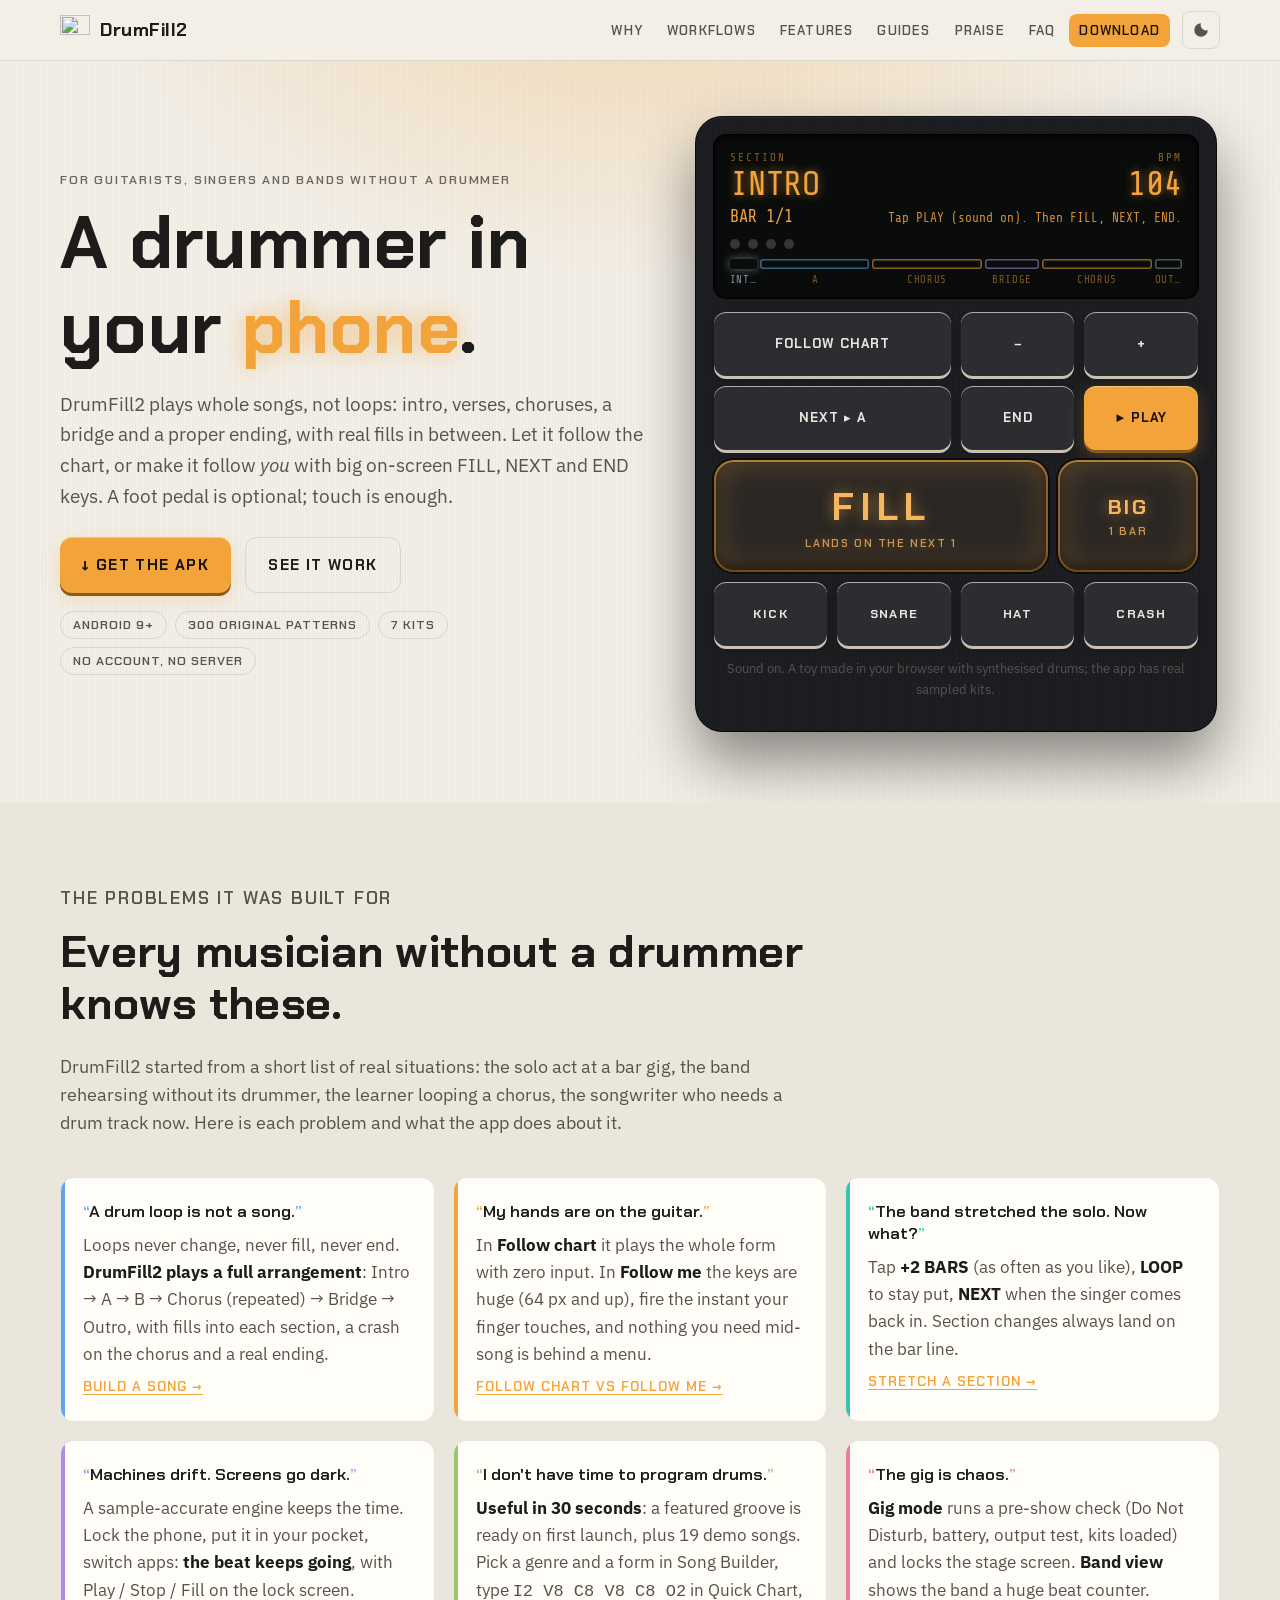
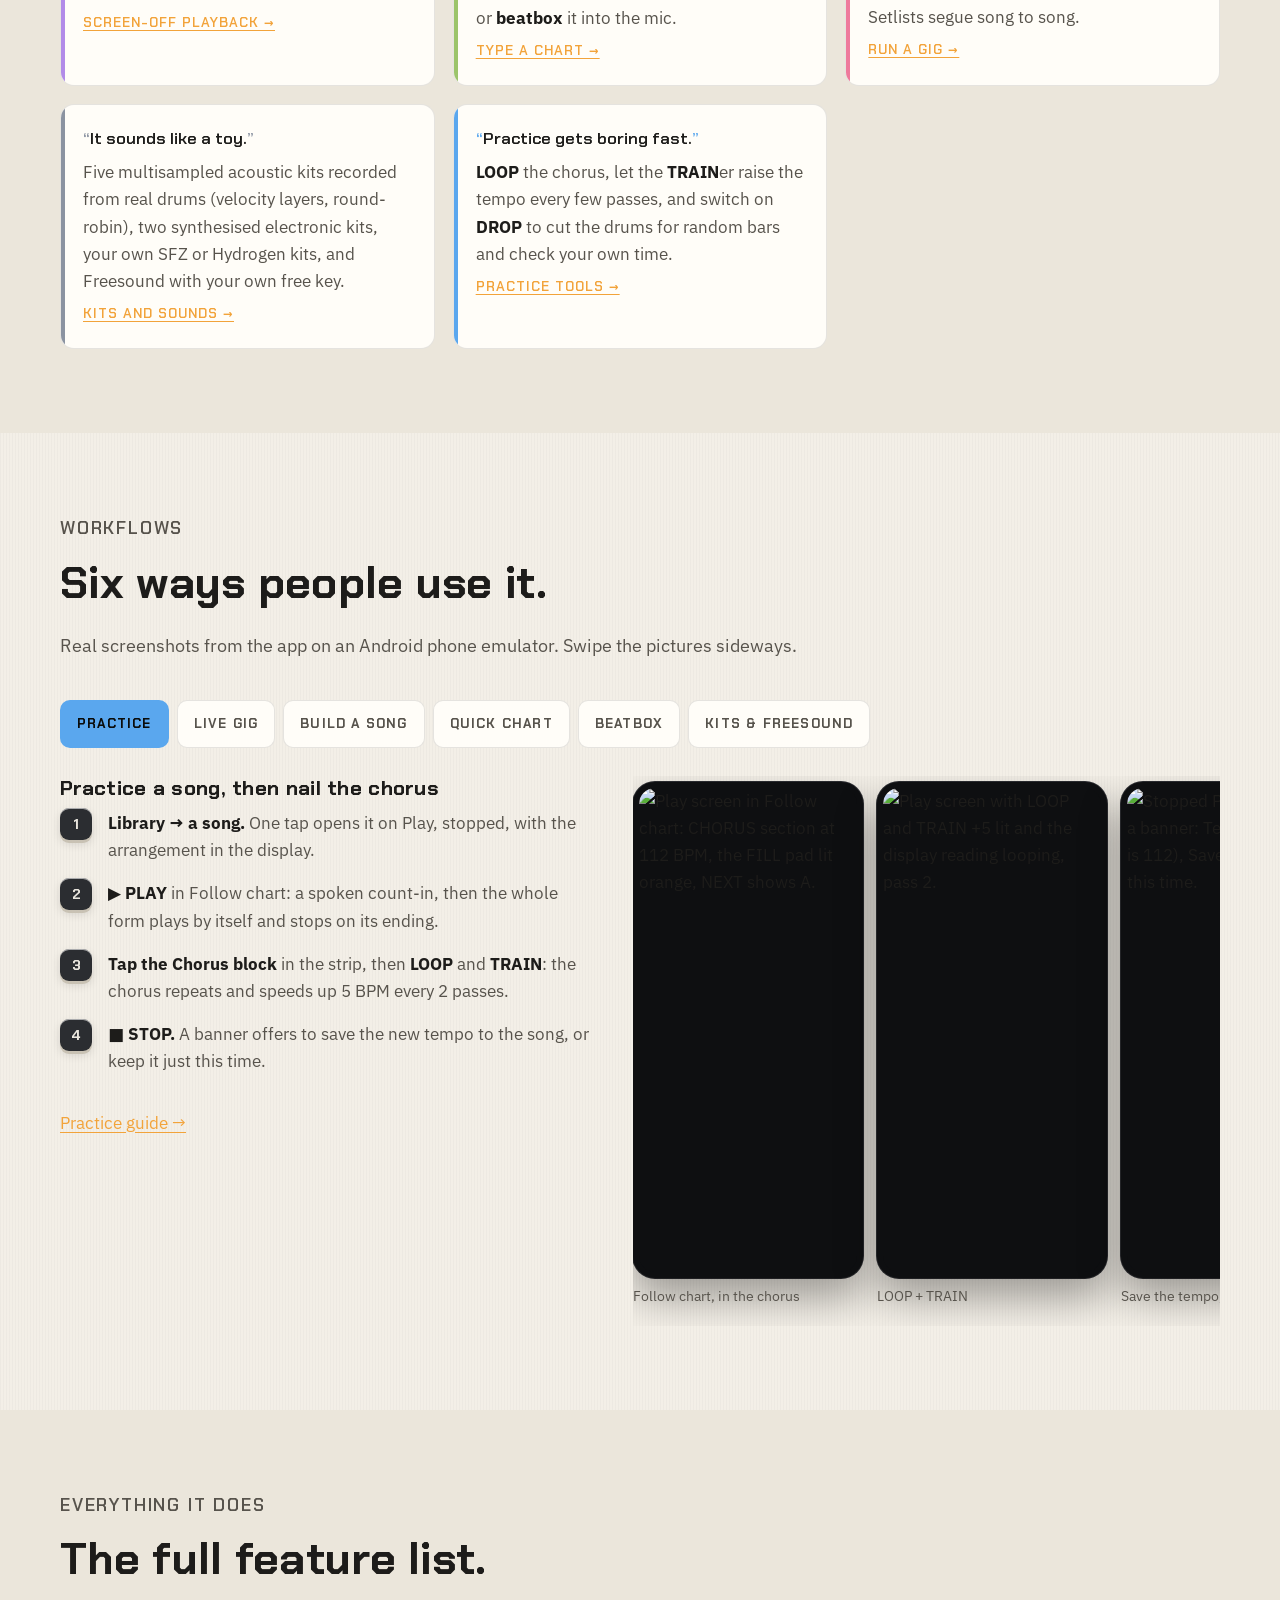
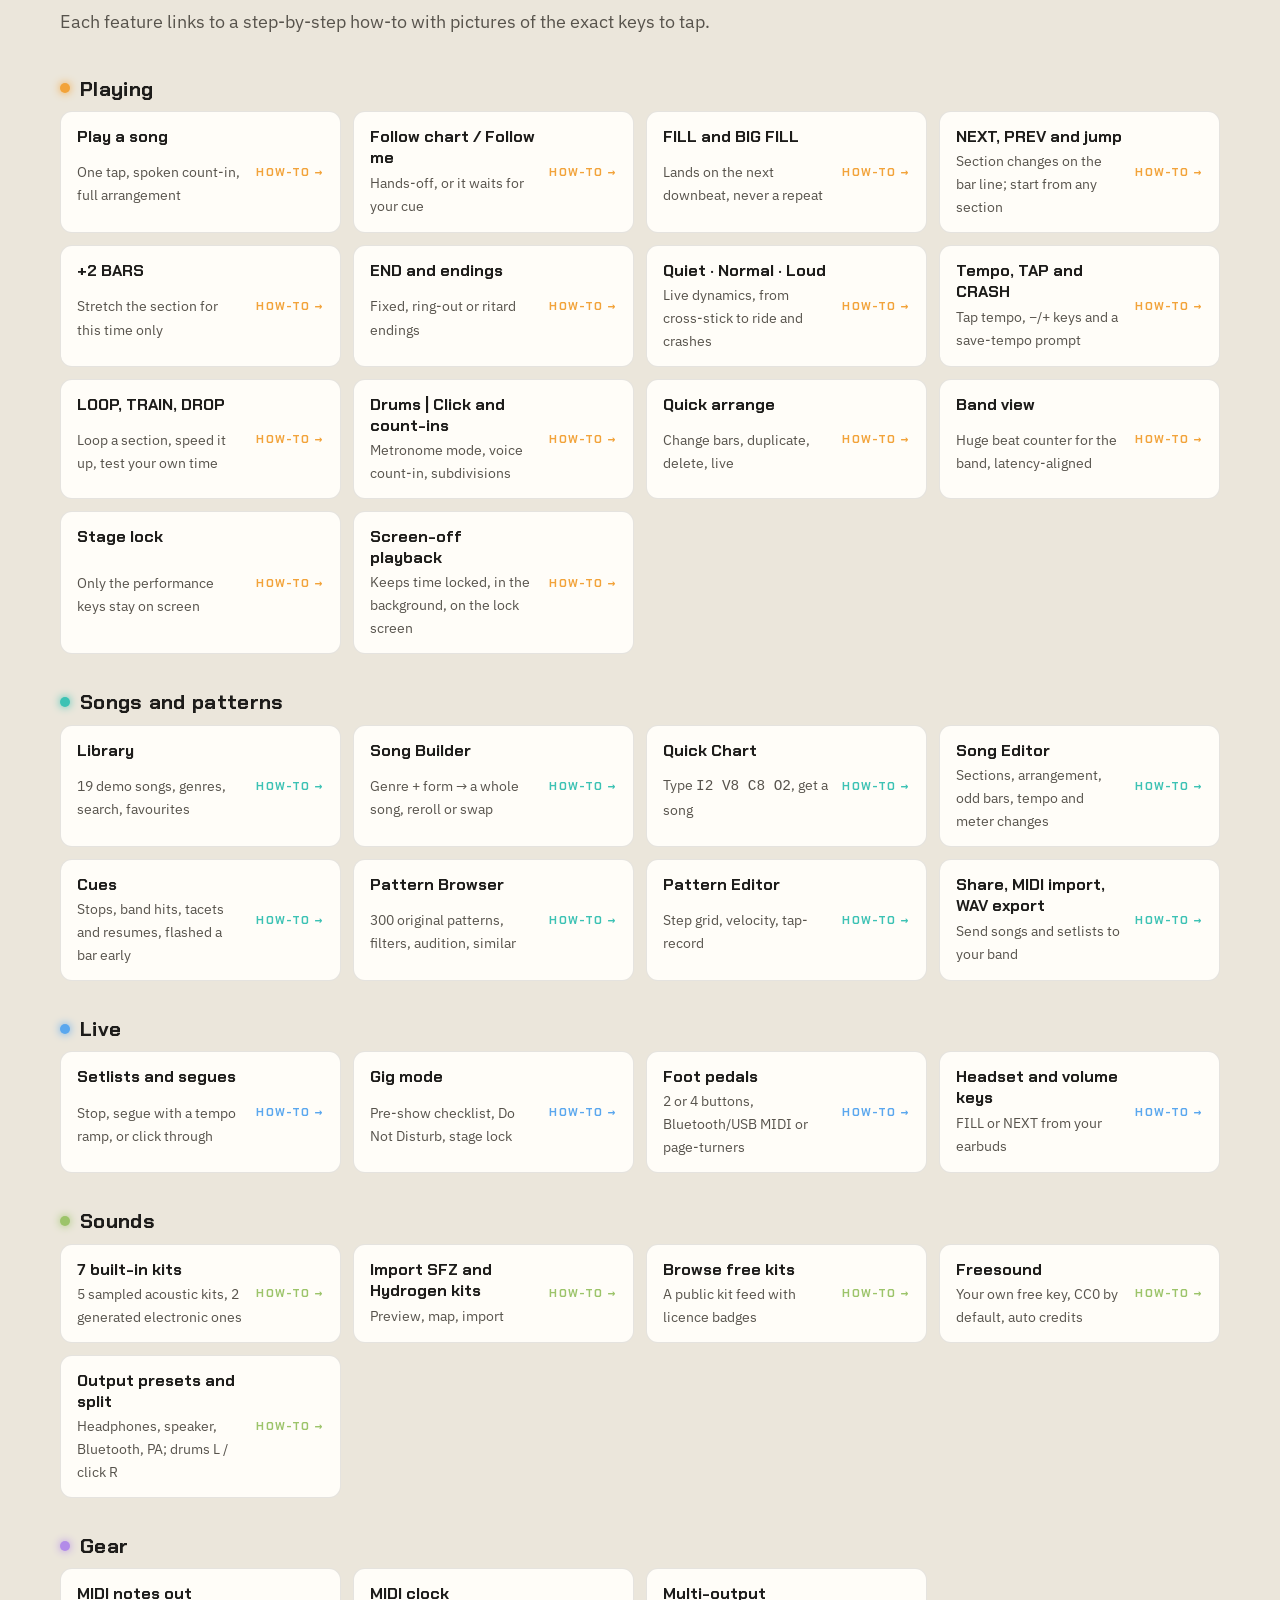
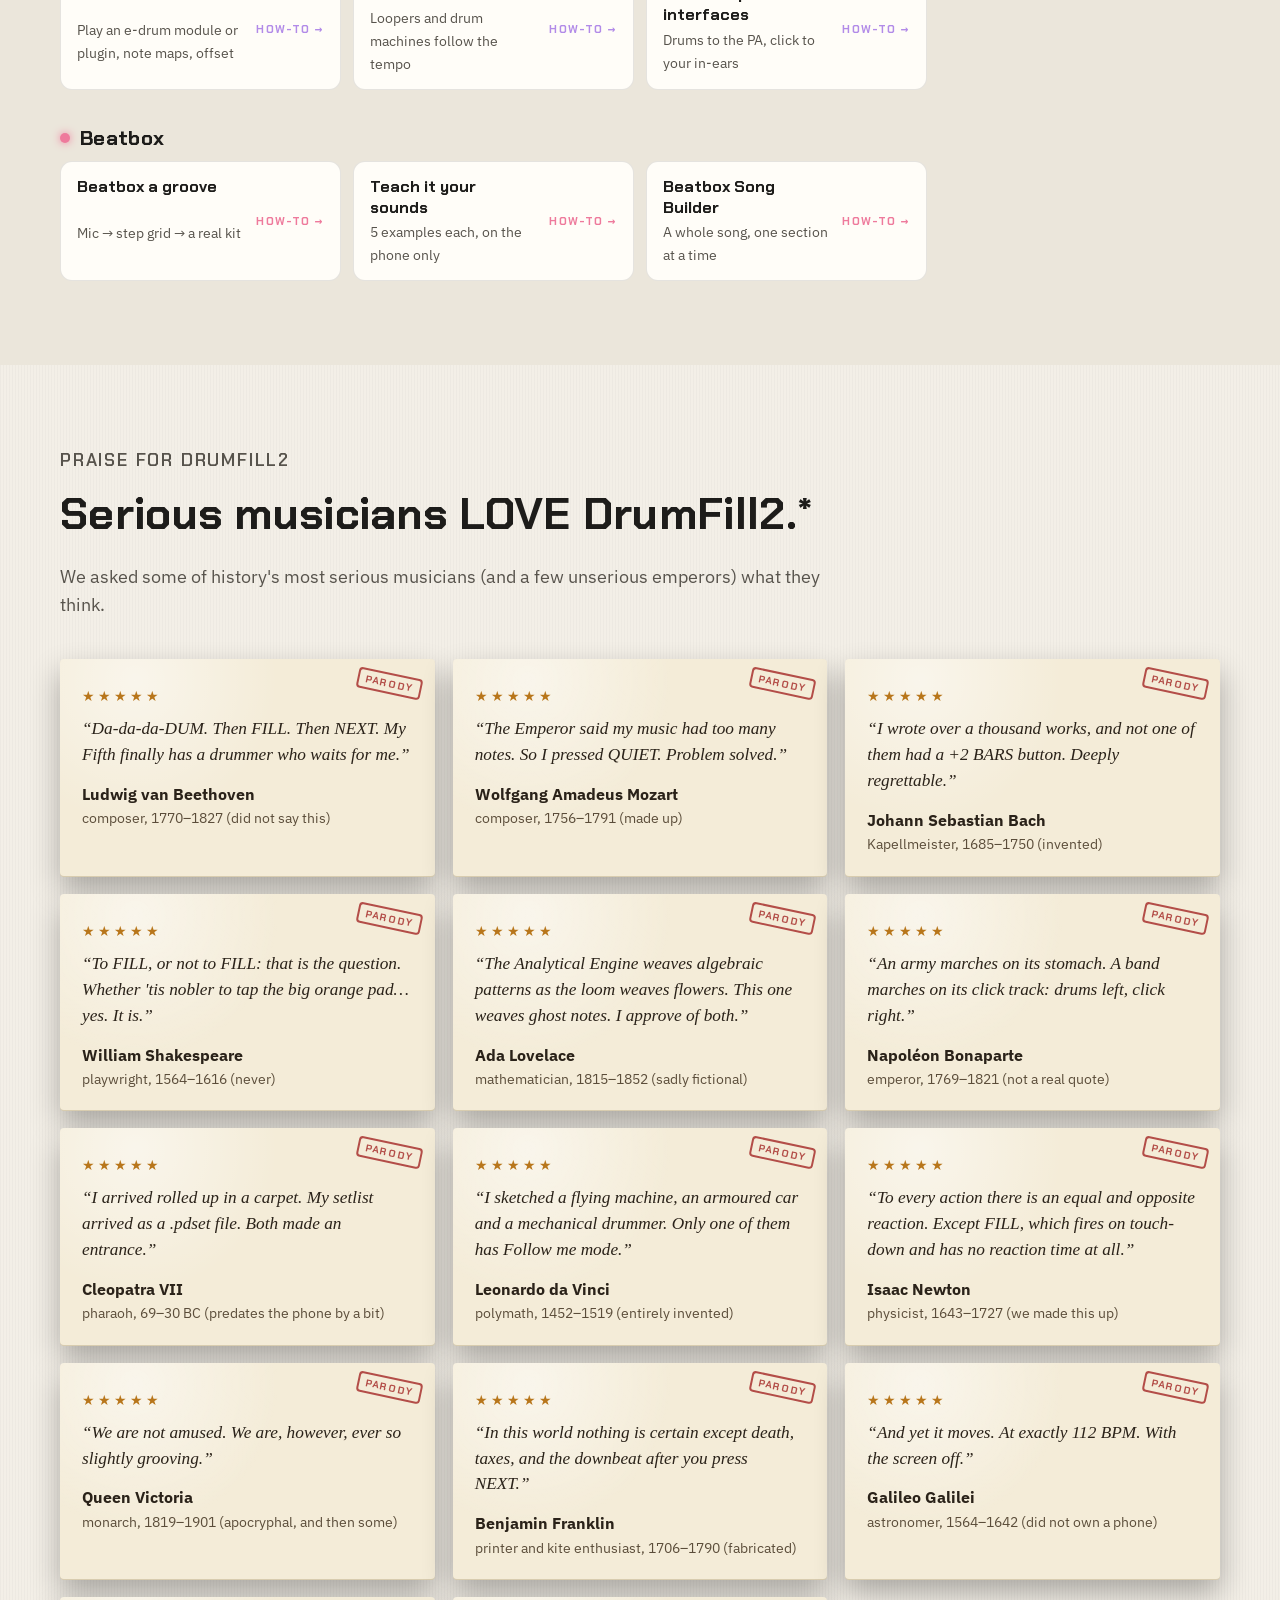
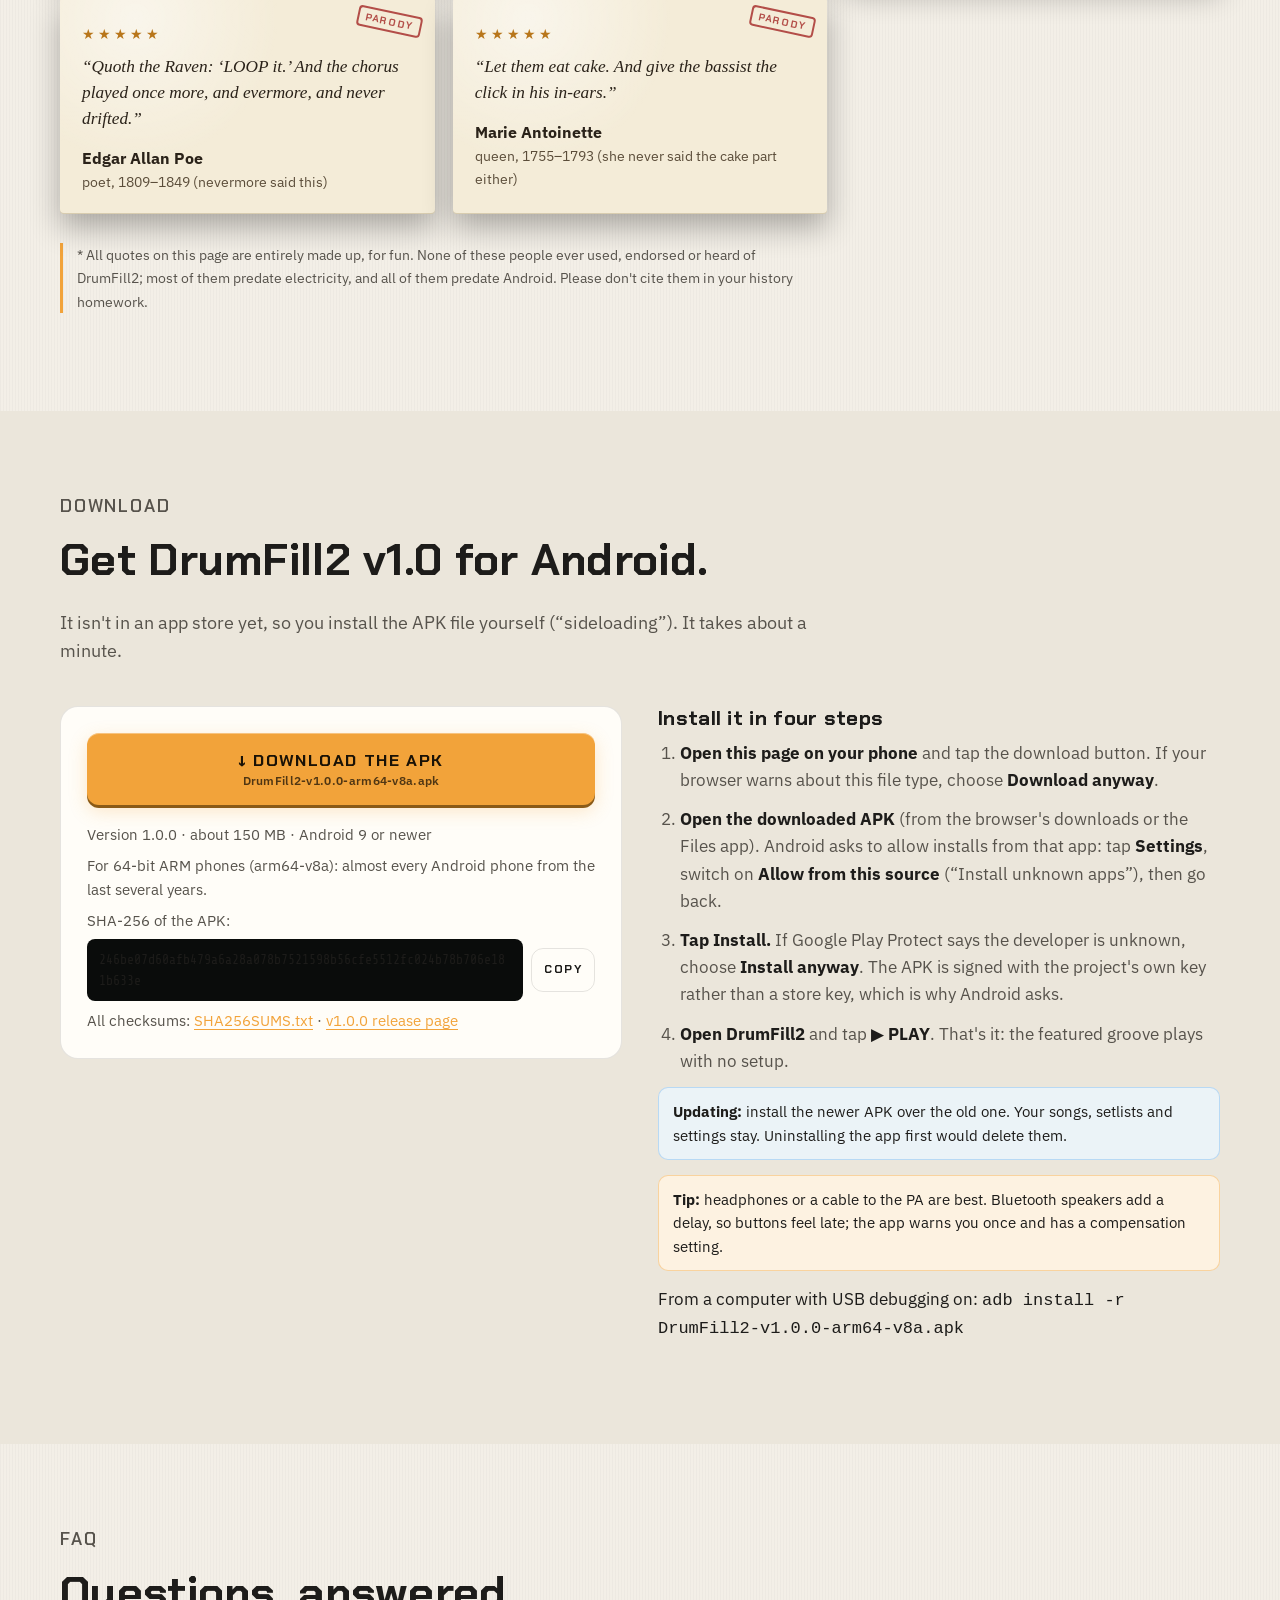
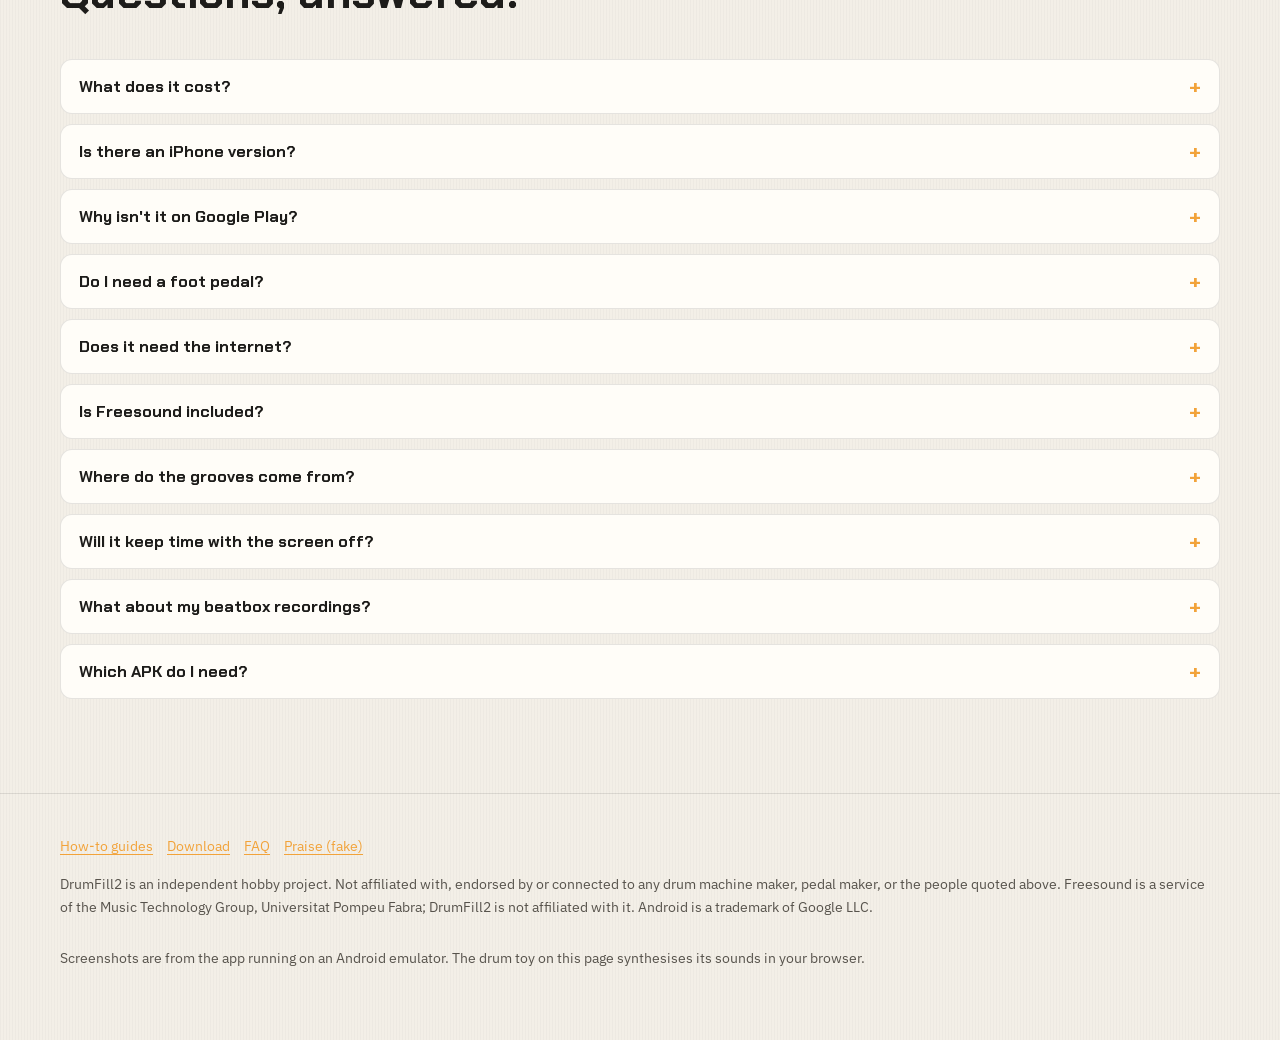
==== index.html @ 4bdcdabe "fix: verifier r1 polish (pinned v1.0.0 downloads, social card, praise carousel, copy key) - Download" ====
<!doctype html>
<html lang="en">
<head>
<meta charset="utf-8">
<meta name="viewport" content="width=device-width, initial-scale=1">
<title>DrumFill2 · a drummer in your phone</title>
<meta name="description" content="DrumFill2 is an Android app that plays full drum arrangements for practice and live gigs: intro, verses, choruses, fills and endings, by touch alone or with a foot pedal.">
<meta name="theme-color" content="#18191C">
<meta property="og:title" content="DrumFill2 · a drummer in your phone">
<meta property="og:description" content="Full songs, real fills, big buttons. Follow chart or Follow me. Android, free download.">
<meta property="og:type" content="website">
<meta property="og:url" content="https://rbdone.github.io/drumfill2-site/">
<meta property="og:image" content="https://rbdone.github.io/drumfill2-site/img/social-card.jpg">
<meta name="twitter:card" content="summary_large_image">
<meta name="twitter:title" content="DrumFill2 · a drummer in your phone">
<meta name="twitter:description" content="Full songs, real fills, big buttons. Follow chart or Follow me. Android, free download.">
<meta name="twitter:image" content="https://rbdone.github.io/drumfill2-site/img/social-card.jpg">
<link rel="icon" href="img/icon.svg" type="image/svg+xml">
<link rel="preconnect" href="https://fonts.googleapis.com">
<link rel="preconnect" href="https://fonts.gstatic.com" crossorigin>
<link rel="stylesheet" href="https://fonts.googleapis.com/css2?family=Chakra+Petch:wght@600;700&family=IBM+Plex+Sans:wght@400;600&family=Share+Tech+Mono&display=swap">
<link rel="stylesheet" href="css/site.css">
</head>
<body>
<a class="skip" href="#main">Skip to content</a>
<header class="top">
  <div class="wrap">
    <a class="brand" href="./" aria-label="DrumFill2 home">
      <img src="img/icon.svg" width="30" height="30" alt="">
      DrumFill2
    </a>
    <nav class="nav" aria-label="Main">
      <a href="#problems">Why</a>
      <a href="#workflows">Workflows</a>
      <a href="#features">Features</a>
      <a href="guides/">Guides</a>
      <a href="#praise">Praise</a>
      <a href="#faq">FAQ</a>
      <a class="dl" href="#download">Download</a>
    </nav>
    <button class="theme-btn" type="button" aria-label="Switch theme">
      <svg width="18" height="18" viewBox="0 0 24 24" aria-hidden="true"><path fill="currentColor" d="M12 3a9 9 0 1 0 9 9 7 7 0 0 1-9-9z"/></svg>
    </button>
  </div>
</header>

<main id="main">
<!-- ============ HERO ============ -->
<section class="hero" aria-labelledby="hero-title">
  <div class="notes" aria-hidden="true"></div>
  <div class="wrap">
    <div>
      <p class="silk">For guitarists, singers and bands without a drummer</p>
      <h1 id="hero-title">A drummer in your <span class="glow">phone</span>.</h1>
      <p class="lede">DrumFill2 plays whole songs, not loops: intro, verses, choruses, a bridge and a proper ending, with real fills in between. Let it follow the chart, or make it follow <em>you</em> with big on-screen FILL, NEXT and END keys. A foot pedal is optional; touch is enough.</p>
      <div class="ctas">
        <a class="key orange" href="#download">↓ Get the APK</a>
        <a class="key ghost" href="#workflows">See it work</a>
      </div>
      <ul class="chips" aria-label="Highlights">
        <li>Android 9+</li><li>300 original patterns</li><li>7 kits</li><li>No account, no server</li>
      </ul>
    </div>

    <!-- interactive toy: every sound synthesised in the browser -->
    <div class="machine float" id="toy" role="group" aria-label="Try it: a tiny playable drum machine (sound on)">
      <div class="lcd">
        <div class="lcd-row"><span class="lbl">Section</span><span class="lbl">BPM</span></div>
        <div class="lcd-row"><span class="big" data-lcd="section">INTRO</span><span class="big" data-lcd="bpm">104</span></div>
        <div class="lcd-row"><span data-lcd="bar">BAR 1/1</span><span class="msg" data-lcd="msg"></span></div>
        <div class="leds" aria-hidden="true"><span class="led"></span><span class="led"></span><span class="led"></span><span class="led"></span></div>
        <div class="song-strip" aria-label="Song sections"></div>
      </div>
      <div class="deck">
        <button class="key" type="button" data-act="mode" aria-pressed="false">FOLLOW CHART</button>
        <button class="key" type="button" data-act="tempo-down" aria-label="Tempo down">−</button>
        <button class="key" type="button" data-act="tempo-up" aria-label="Tempo up">+</button>
        <button class="key next" type="button" data-act="next">NEXT ▸ A</button>
        <button class="key" type="button" data-act="end">END</button>
        <button class="key orange play" type="button" data-act="play">▶ PLAY</button>
      </div>
      <div class="pads">
        <button class="pad" type="button" data-act="fill">FILL<small>LANDS ON THE NEXT 1</small></button>
        <button class="pad big" type="button" data-act="big">BIG<small>1 BAR</small></button>
      </div>
      <div class="kitrow" aria-label="Single drums">
        <button class="key" type="button" data-hit="kick">KICK</button>
        <button class="key" type="button" data-hit="snare">SNARE</button>
        <button class="key" type="button" data-hit="hat">HAT</button>
        <button class="key" type="button" data-hit="crash">CRASH</button>
      </div>
      <p class="machine-note">Sound on. A toy made in your browser with synthesised drums; the app has real sampled kits.</p>
      <p class="sr" aria-live="polite" id="toy-live"></p>
    </div>
  </div>
</section>

<!-- ============ PROBLEMS ============ -->
<section id="problems" class="alt" aria-labelledby="p-title">
  <div class="wrap">
    <div class="section-head reveal">
      <p class="silk">The problems it was built for</p>
      <h2 id="p-title">Every musician without a drummer knows these.</h2>
      <p>DrumFill2 started from a short list of real situations: the solo act at a bar gig, the band rehearsing without its drummer, the learner looping a chorus, the songwriter who needs a drum track now. Here is each problem and what the app does about it.</p>
    </div>
    <div class="problems">
      <article class="problem reveal" style="--c: var(--blue)">
        <div class="pain">A drum loop is not a song.</div>
        <p>Loops never change, never fill, never end. <strong>DrumFill2 plays a full arrangement</strong>: Intro → A → B → Chorus (repeated) → Bridge → Outro, with fills into each section, a crash on the chorus and a real ending.</p>
        <a href="guides/songs.html#builder">Build a song →</a>
      </article>
      <article class="problem reveal" style="--c: var(--orange)">
        <div class="pain">My hands are on the guitar.</div>
        <p>In <strong>Follow chart</strong> it plays the whole form with zero input. In <strong>Follow me</strong> the keys are huge (64 px and up), fire the instant your finger touches, and nothing you need mid-song is behind a menu.</p>
        <a href="guides/playing.html#follow">Follow chart vs Follow me →</a>
      </article>
      <article class="problem reveal" style="--c: var(--teal)">
        <div class="pain">The band stretched the solo. Now what?</div>
        <p>Tap <strong>+2 BARS</strong> (as often as you like), <strong>LOOP</strong> to stay put, <strong>NEXT</strong> when the singer comes back in. Section changes always land on the bar line.</p>
        <a href="guides/playing.html#extend">Stretch a section →</a>
      </article>
      <article class="problem reveal" style="--c: var(--violet)">
        <div class="pain">Machines drift. Screens go dark.</div>
        <p>A sample-accurate engine keeps the time. Lock the phone, put it in your pocket, switch apps: <strong>the beat keeps going</strong>, with Play / Stop / Fill on the lock screen.</p>
        <a href="guides/playing.html#background">Screen-off playback →</a>
      </article>
      <article class="problem reveal" style="--c: var(--green)">
        <div class="pain">I don't have time to program drums.</div>
        <p><strong>Useful in 30 seconds</strong>: a featured groove is ready on first launch, plus 19 demo songs. Pick a genre and a form in Song Builder, type <code>I2 V8 C8 V8 C8 O2</code> in Quick Chart, or <strong>beatbox</strong> it into the mic.</p>
        <a href="guides/songs.html#quickchart">Type a chart →</a>
      </article>
      <article class="problem reveal" style="--c: var(--pink)">
        <div class="pain">The gig is chaos.</div>
        <p><strong>Gig mode</strong> runs a pre-show check (Do Not Disturb, battery, output test, kits loaded) and locks the stage screen. <strong>Band view</strong> shows the band a huge beat counter. Setlists segue song to song.</p>
        <a href="guides/live.html#gig">Run a gig →</a>
      </article>
      <article class="problem reveal" style="--c: var(--grey)">
        <div class="pain">It sounds like a toy.</div>
        <p>Five multisampled acoustic kits recorded from real drums (velocity layers, round-robin), two synthesised electronic kits, your own SFZ or Hydrogen kits, and Freesound with your own free key.</p>
        <a href="guides/sounds.html#kits">Kits and sounds →</a>
      </article>
      <article class="problem reveal" style="--c: var(--blue)">
        <div class="pain">Practice gets boring fast.</div>
        <p><strong>LOOP</strong> the chorus, let the <strong>TRAIN</strong>er raise the tempo every few passes, and switch on <strong>DROP</strong> to cut the drums for random bars and check your own time.</p>
        <a href="guides/playing.html#practice">Practice tools →</a>
      </article>
    </div>
  </div>
</section>

<!-- ============ WORKFLOWS ============ -->
<section id="workflows" aria-labelledby="w-title">
  <div class="wrap">
    <div class="section-head reveal">
      <p class="silk">Workflows</p>
      <h2 id="w-title">Six ways people use it.</h2>
      <p>Real screenshots from the app on an Android phone emulator. Swipe the pictures sideways.</p>
    </div>
    <div class="tabs" role="tablist" aria-label="Workflows">
      <button role="tab" id="t-practice" aria-controls="w-practice" aria-selected="true" style="--c: var(--blue)">Practice</button>
      <button role="tab" id="t-gig" aria-controls="w-gig" aria-selected="false" tabindex="-1" style="--c: var(--orange)">Live gig</button>
      <button role="tab" id="t-build" aria-controls="w-build" aria-selected="false" tabindex="-1" style="--c: var(--teal)">Build a song</button>
      <button role="tab" id="t-chart" aria-controls="w-chart" aria-selected="false" tabindex="-1" style="--c: var(--violet)">Quick Chart</button>
      <button role="tab" id="t-beatbox" aria-controls="w-beatbox" aria-selected="false" tabindex="-1" style="--c: var(--pink)">Beatbox</button>
      <button role="tab" id="t-kits" aria-controls="w-kits" aria-selected="false" tabindex="-1" style="--c: var(--green)">Kits &amp; Freesound</button>
    </div>

    <div class="flow" role="tabpanel" id="w-practice" aria-labelledby="t-practice">
      <div>
        <h3>Practice a song, then nail the chorus</h3>
        <ol>
          <li><strong>Library → a song.</strong> One tap opens it on Play, stopped, with the arrangement in the display.</li>
          <li><strong>▶ PLAY</strong> in Follow chart: a spoken count-in, then the whole form plays by itself and stops on its ending.</li>
          <li><strong>Tap the Chorus block</strong> in the strip, then <strong>LOOP</strong> and <strong>TRAIN</strong>: the chorus repeats and speeds up 5 BPM every 2 passes.</li>
          <li><strong>■ STOP.</strong> A banner offers to save the new tempo to the song, or keep it just this time.</li>
        </ol>
        <a href="guides/playing.html#practice">Practice guide →</a>
      </div>
      <div class="shots">
        <figure><img class="phone" src="img/screens/play-chart-chorus.webp" width="540" height="1200" loading="lazy" alt="Play screen in Follow chart: CHORUS section at 112 BPM, the FILL pad lit orange, NEXT shows A."><figcaption>Follow chart, in the chorus</figcaption></figure>
        <figure><img class="phone" src="img/screens/play-practice.webp" width="540" height="1200" loading="lazy" alt="Play screen with LOOP and TRAIN +5 lit and the display reading looping, pass 2."><figcaption>LOOP + TRAIN</figcaption></figure>
        <figure><img class="phone" src="img/screens/play-save-tempo.webp" width="540" height="1200" loading="lazy" alt="Stopped Play screen with a banner: Tempo 117 (song is 112), Save to song, Just this time."><figcaption>Save the tempo, or not</figcaption></figure>
      </div>
    </div>

    <div class="flow" role="tabpanel" id="w-gig" aria-labelledby="t-gig" hidden>
      <div>
        <h3>Friday night: setlist, pedal, Follow me</h3>
        <ol>
          <li><strong>Setlists → New setlist</strong>, add your songs, and set what happens after each: <strong>Stop</strong>, <strong>Segue</strong> or <strong>Click through</strong>.</li>
          <li><strong>🎤 GIG MODE</strong> checks Do Not Disturb, battery, the output (with a test hit) and the kits, then <strong>START GIG</strong> opens Play with stage lock on.</li>
          <li>Switch to <strong>Follow me</strong>. Strum; tap <strong>FILL</strong> or <strong>NEXT</strong> between phrases, or press your pedal. <strong>END</strong> plays the outro.</li>
          <li>Between songs the big <strong>NEXT SONG</strong> key loads the next one. Turn the phone sideways for <strong>Band view</strong>.</li>
        </ol>
        <a href="guides/live.html">Live guides →</a>
      </div>
      <div class="shots">
        <figure><img class="phone" src="img/screens/setlist.webp" width="540" height="1200" loading="lazy" alt="Setlist Friday at the Harbor: 4 songs, the first segues with a 2-bar tempo ramp, the second clicks through."><figcaption>A setlist with segues</figcaption></figure>
        <figure><img class="phone" src="img/screens/gig-checklist.webp" width="540" height="1200" loading="lazy" alt="Gig mode checklist: Do Not Disturb on, battery 100%, phone speaker test playing, screen stays awake, setlist loaded. START GIG."><figcaption>Gig mode pre-show check</figcaption></figure>
        <figure><img class="phone" src="img/screens/play-gig-locked.webp" width="540" height="1200" loading="lazy" alt="Play screen locked for the stage: set 1 of 4, a NEXT SONG key reads Backroad Two-Step 150."><figcaption>Stage lock + NEXT SONG</figcaption></figure>
        <figure><img class="phone" src="img/screens/play-followme-waiting.webp" width="540" height="1200" loading="lazy" alt="Follow me: the intro reads BAR 3 of 1, waiting for NEXT; the NEXT key glows blue and FILL is white-hot."><figcaption>Follow me: waiting for your NEXT</figcaption></figure>
        <figure class="wide"><img class="phone" src="img/screens/band-view.webp" width="1200" height="540" loading="lazy" alt="Band view in landscape: a huge orange 3, CHORUS, 5 bars left, NEXT Bridge, and FILL, NEXT, STOP keys along the bottom."><figcaption>Band view, for the band</figcaption></figure>
      </div>
    </div>

    <div class="flow" role="tabpanel" id="w-build" aria-labelledby="t-build" hidden>
      <div>
        <h3>From nothing to a full drum track in a minute</h3>
        <ol>
          <li><strong>Library → Build a song.</strong> Pick a genre (17 of them) and a form: Pop, Rock, AABA, 12-bar blues, Build/drop, Jam…</li>
          <li><strong>BUILD SONG.</strong> Every section gets a groove, an end fill, an intro and an ending that belong together.</li>
          <li>Don't like a section? <strong>🎲 Reroll</strong> it, or <strong>⇄ Swap</strong> to browse grooves already filtered to the song's genre, feel and tempo.</li>
          <li><strong>SAVE &amp; PLAY.</strong> Fine-tune later in the Song Editor: cues, odd bars, tempo changes, ring-out endings.</li>
        </ol>
        <a href="guides/songs.html#builder">Song Builder guide →</a>
      </div>
      <div class="shots">
        <figure><img class="phone" src="img/screens/builder-pick.webp" width="540" height="1200" loading="lazy" alt="Song Builder: genre chips from Rock to Odd time, and form choices with their bar counts."><figcaption>Genre + form</figcaption></figure>
        <figure><img class="phone" src="img/screens/builder-result.webp" width="540" height="1200" loading="lazy" alt="A built jazz song: Intro Swing Kick-off, A Swing Ride, Chorus Bebop Bombs, Solo Hard-Bop Drive, Outro Jazz Ending, each with reroll and swap keys."><figcaption>Reroll or swap any section</figcaption></figure>
        <figure><img class="phone" src="img/screens/builder-swap.webp" width="540" height="1200" loading="lazy" alt="Pick groove for A: filters set from the song (Jazz, swing, fits 150) with step-grid previews of each groove."><figcaption>Swap, pre-filtered</figcaption></figure>
        <figure><img class="phone" src="img/screens/editor-arrangement.webp" width="540" height="1200" loading="lazy" alt="Song Editor arrangement tab: draggable steps Intro 1, A 8, B 4, Chorus 8 with minus and plus keys."><figcaption>Song Editor</figcaption></figure>
      </div>
    </div>

    <div class="flow" role="tabpanel" id="w-chart" aria-labelledby="t-chart" hidden>
      <div>
        <h3>Type the chart the band just called</h3>
        <ol>
          <li><strong>Library → Type a chart.</strong> Type tempo, meter, genre and sections: <code>@104 4/4 funk I2 V8 C8 (V8 C8)x2 Br8 C16 O2~</code></li>
          <li>The arrangement previews live as you type. A mistake gets a plain-English fix: <em>“X4 isn't a section — did you mean S4 (solo)?”</em> with a one-tap <strong>Use S4</strong>.</li>
          <li>The shortcut keys type the tricky bits for you: repeats, odd bars, cues, tempo changes, ring-outs.</li>
          <li><strong>SAVE &amp; PLAY.</strong> The builder fills in grooves for the genre, so it plays at once.</li>
        </ol>
        <a href="guides/songs.html#quickchart">Quick Chart guide →</a>
      </div>
      <div class="shots">
        <figure><img class="phone" src="img/screens/chart-error.webp" width="540" height="1200" loading="lazy" alt="Quick chart with a red hint: X4 isn't a section, did you mean S4 (solo)? and a Use S4 button."><figcaption>A friendly fix</figcaption></figure>
        <figure><img class="phone" src="img/screens/chart-ok.webp" width="540" height="1200" loading="lazy" alt="Quick chart accepted: 11 steps, 80 bars, about 3:05 at 104, with a coloured preview and syntax cheat sheet."><figcaption>11 steps, ready to play</figcaption></figure>
      </div>
    </div>

    <div class="flow" role="tabpanel" id="w-beatbox" aria-labelledby="t-beatbox" hidden>
      <div>
        <h3>Beatbox the groove in your head</h3>
        <ol>
          <li><strong>Library → Beatbox.</strong> Headphones on for the click, choose 2, 4 or 8 bars, press <strong>● RECORD</strong> and go “pm-ti-ta-ti”.</li>
          <li>The phone finds your kicks, snares and hats on a step grid and plays them back with a real kit, and says which library groove it sounds like.</li>
          <li>Or build a <strong>whole song</strong>: Song Builder → Build by beatboxing records each section in turn, with a 2-bar pre-roll into every new one.</li>
          <li>Teach it your sounds (5 of each) if your “ta” sounds like your “ti”. Recordings never leave the phone.</li>
        </ol>
        <a href="guides/beatbox.html">Beatbox guides →</a>
      </div>
      <div class="shots">
        <figure><img class="phone" src="img/screens/beatbox.webp" width="540" height="1200" loading="lazy" alt="Record Beatbox screen: click in headphones switch, length 2, 4 or 8 bars, a red RECORD key."><figcaption>Record a groove</figcaption></figure>
        <figure><img class="phone" src="img/screens/beatbox-song-prompt.webp" width="540" height="1200" loading="lazy" alt="Beatbox Song Builder: Intro, 2 bars, 1 of 6, 96 BPM locked, with a progress strip and the hint Count in or build up."><figcaption>Section by section</figcaption></figure>
        <figure><img class="phone" src="img/screens/beatbox-song-rec.webp" width="540" height="1200" loading="lazy" alt="Recording the intro take: REC, bar 1 of 2, beat 3, auto-stops at the end of bar 2."><figcaption>It stops by itself</figcaption></figure>
      </div>
    </div>

    <div class="flow" role="tabpanel" id="w-kits" aria-labelledby="t-kits" hidden>
      <div>
        <h3>Make it sound like your band</h3>
        <ol>
          <li><strong>Kits</strong> lists the seven built-in kits with their licences; ▶ auditions each one.</li>
          <li><strong>↑ Import kit</strong> takes a Hydrogen <code>.h2drumkit</code> or a zipped SFZ kit; check the mapping, then <strong>IMPORT KIT</strong>.</li>
          <li><strong>Browse free kits</strong> lists kits from a public feed with their licence badges.</li>
          <li><strong>Get more sounds</strong> walks you through a free Freesound key in about two minutes, then lets you fill kit slots with CC0 (or CC-BY) one-shots, credited automatically.</li>
        </ol>
        <a href="guides/sounds.html">Sound guides →</a>
      </div>
      <div class="shots">
        <figure><img class="phone" src="img/screens/kits.webp" width="540" height="1200" loading="lazy" alt="Kits tab: Studio (public domain), Jazz Club, Vintage and Brushes (CC0), Heavy, each with an audition key."><figcaption>Built-in kits</figcaption></figure>
        <figure><img class="phone" src="img/screens/kit-import.webp" width="540" height="1200" loading="lazy" alt="Import kit preview of a zipped SFZ kit: six instruments, each mapped, with play keys."><figcaption>Import an SFZ kit</figcaption></figure>
        <figure><img class="phone" src="img/screens/freesound-1.webp" width="540" height="1200" loading="lazy" alt="Get more sounds step 1 of 6: 600k+ free sounds from Freesound, your own free key stays on this phone."><figcaption>Freesound setup</figcaption></figure>
        <figure><img class="phone" src="img/screens/freesound-3.webp" width="540" height="1200" loading="lazy" alt="Create a key step: the three fields to fill in on Freesound, each with a copy button."><figcaption>Copy, paste, done</figcaption></figure>
      </div>
    </div>
  </div>
</section>

<!-- ============ FEATURES ============ -->
<section id="features" class="alt" aria-labelledby="f-title">
  <div class="wrap">
    <div class="section-head reveal">
      <p class="silk">Everything it does</p>
      <h2 id="f-title">The full feature list.</h2>
      <p>Each feature links to a step-by-step how-to with pictures of the exact keys to tap.</p>
    </div>
    <div class="feature-groups">
      <div class="feature-group reveal" style="--c: var(--orange)">
        <h3>Playing</h3>
        <ul class="features">
          <li><a href="guides/playing.html#play"><b>Play a song</b><span>One tap, spoken count-in, full arrangement</span></a></li>
          <li><a href="guides/playing.html#follow"><b>Follow chart / Follow me</b><span>Hands-off, or it waits for your cue</span></a></li>
          <li><a href="guides/playing.html#fill"><b>FILL and BIG FILL</b><span>Lands on the next downbeat, never a repeat</span></a></li>
          <li><a href="guides/playing.html#sections"><b>NEXT, PREV and jump</b><span>Section changes on the bar line; start from any section</span></a></li>
          <li><a href="guides/playing.html#extend"><b>+2 BARS</b><span>Stretch the section for this time only</span></a></li>
          <li><a href="guides/playing.html#end"><b>END and endings</b><span>Fixed, ring-out or ritard endings</span></a></li>
          <li><a href="guides/playing.html#intensity"><b>Quiet · Normal · Loud</b><span>Live dynamics, from cross-stick to ride and crashes</span></a></li>
          <li><a href="guides/playing.html#tempo"><b>Tempo, TAP and CRASH</b><span>Tap tempo, −/+ keys and a save-tempo prompt</span></a></li>
          <li><a href="guides/playing.html#practice"><b>LOOP, TRAIN, DROP</b><span>Loop a section, speed it up, test your own time</span></a></li>
          <li><a href="guides/playing.html#click"><b>Drums | Click and count-ins</b><span>Metronome mode, voice count-in, subdivisions</span></a></li>
          <li><a href="guides/playing.html#arrange"><b>Quick arrange</b><span>Change bars, duplicate, delete, live</span></a></li>
          <li><a href="guides/playing.html#band"><b>Band view</b><span>Huge beat counter for the band, latency-aligned</span></a></li>
          <li><a href="guides/playing.html#stagelock"><b>Stage lock</b><span>Only the performance keys stay on screen</span></a></li>
          <li><a href="guides/playing.html#background"><b>Screen-off playback</b><span>Keeps time locked, in the background, on the lock screen</span></a></li>
        </ul>
      </div>
      <div class="feature-group reveal" style="--c: var(--teal)">
        <h3>Songs and patterns</h3>
        <ul class="features">
          <li><a href="guides/songs.html#library"><b>Library</b><span>19 demo songs, genres, search, favourites</span></a></li>
          <li><a href="guides/songs.html#builder"><b>Song Builder</b><span>Genre + form → a whole song, reroll or swap</span></a></li>
          <li><a href="guides/songs.html#quickchart"><b>Quick Chart</b><span>Type <code>I2 V8 C8 O2</code>, get a song</span></a></li>
          <li><a href="guides/songs.html#editor"><b>Song Editor</b><span>Sections, arrangement, odd bars, tempo and meter changes</span></a></li>
          <li><a href="guides/songs.html#cues"><b>Cues</b><span>Stops, band hits, tacets and resumes, flashed a bar early</span></a></li>
          <li><a href="guides/songs.html#patterns"><b>Pattern Browser</b><span>300 original patterns, filters, audition, similar</span></a></li>
          <li><a href="guides/songs.html#pattern-editor"><b>Pattern Editor</b><span>Step grid, velocity, tap-record</span></a></li>
          <li><a href="guides/songs.html#share"><b>Share, MIDI import, WAV export</b><span>Send songs and setlists to your band</span></a></li>
        </ul>
      </div>
      <div class="feature-group reveal" style="--c: var(--blue)">
        <h3>Live</h3>
        <ul class="features">
          <li><a href="guides/live.html#setlists"><b>Setlists and segues</b><span>Stop, segue with a tempo ramp, or click through</span></a></li>
          <li><a href="guides/live.html#gig"><b>Gig mode</b><span>Pre-show checklist, Do Not Disturb, stage lock</span></a></li>
          <li><a href="guides/live.html#pedals"><b>Foot pedals</b><span>2 or 4 buttons, Bluetooth/USB MIDI or page-turners</span></a></li>
          <li><a href="guides/live.html#headset"><b>Headset and volume keys</b><span>FILL or NEXT from your earbuds</span></a></li>
        </ul>
      </div>
      <div class="feature-group reveal" style="--c: var(--green)">
        <h3>Sounds</h3>
        <ul class="features">
          <li><a href="guides/sounds.html#kits"><b>7 built-in kits</b><span>5 sampled acoustic kits, 2 generated electronic ones</span></a></li>
          <li><a href="guides/sounds.html#import"><b>Import SFZ and Hydrogen kits</b><span>Preview, map, import</span></a></li>
          <li><a href="guides/sounds.html#browse"><b>Browse free kits</b><span>A public kit feed with licence badges</span></a></li>
          <li><a href="guides/sounds.html#freesound"><b>Freesound</b><span>Your own free key, CC0 by default, auto credits</span></a></li>
          <li><a href="guides/sounds.html#audio"><b>Output presets and split</b><span>Headphones, speaker, Bluetooth, PA; drums L / click R</span></a></li>
        </ul>
      </div>
      <div class="feature-group reveal" style="--c: var(--violet)">
        <h3>Gear</h3>
        <ul class="features">
          <li><a href="guides/gear.html#midi-notes"><b>MIDI notes out</b><span>Play an e-drum module or plugin, note maps, offset</span></a></li>
          <li><a href="guides/gear.html#midi-clock"><b>MIDI clock</b><span>Loopers and drum machines follow the tempo</span></a></li>
          <li><a href="guides/gear.html#outputs"><b>Multi-output interfaces</b><span>Drums to the PA, click to your in-ears</span></a></li>
        </ul>
      </div>
      <div class="feature-group reveal" style="--c: var(--pink)">
        <h3>Beatbox</h3>
        <ul class="features">
          <li><a href="guides/beatbox.html#groove"><b>Beatbox a groove</b><span>Mic → step grid → a real kit</span></a></li>
          <li><a href="guides/beatbox.html#teach"><b>Teach it your sounds</b><span>5 examples each, on the phone only</span></a></li>
          <li><a href="guides/beatbox.html#song"><b>Beatbox Song Builder</b><span>A whole song, one section at a time</span></a></li>
        </ul>
      </div>
    </div>
  </div>
</section>

<!-- ============ PRAISE ============ -->
<section id="praise" class="praise" aria-labelledby="pr-title">
  <div class="wrap">
    <div class="section-head reveal">
      <p class="silk">Praise for DrumFill2</p>
      <h2 id="pr-title">Serious musicians LOVE DrumFill2.*</h2>
      <p>We asked some of history's most serious musicians (and a few unserious emperors) what they think.</p>
    </div>
    <p class="swipe-hint" aria-hidden="true">Swipe for more praise →</p>
    <div class="quotes" role="region" aria-label="Praise quotes (scrolls sideways on small screens)" tabindex="0">
      <figure class="quote reveal"><span class="stamp">PARODY</span>
        <blockquote>“Da-da-da-DUM. Then FILL. Then NEXT. My Fifth finally has a drummer who waits for me.”</blockquote>
        <figcaption><b>Ludwig van Beethoven</b>composer, 1770–1827 (did not say this)</figcaption></figure>
      <figure class="quote reveal"><span class="stamp">PARODY</span>
        <blockquote>“The Emperor said my music had too many notes. So I pressed QUIET. Problem solved.”</blockquote>
        <figcaption><b>Wolfgang Amadeus Mozart</b>composer, 1756–1791 (made up)</figcaption></figure>
      <figure class="quote reveal"><span class="stamp">PARODY</span>
        <blockquote>“I wrote over a thousand works, and not one of them had a +2 BARS button. Deeply regrettable.”</blockquote>
        <figcaption><b>Johann Sebastian Bach</b>Kapellmeister, 1685–1750 (invented)</figcaption></figure>
      <figure class="quote reveal"><span class="stamp">PARODY</span>
        <blockquote>“To FILL, or not to FILL: that is the question. Whether 'tis nobler to tap the big orange pad… yes. It is.”</blockquote>
        <figcaption><b>William Shakespeare</b>playwright, 1564–1616 (never)</figcaption></figure>
      <figure class="quote reveal"><span class="stamp">PARODY</span>
        <blockquote>“The Analytical Engine weaves algebraic patterns as the loom weaves flowers. This one weaves ghost notes. I approve of both.”</blockquote>
        <figcaption><b>Ada Lovelace</b>mathematician, 1815–1852 (sadly fictional)</figcaption></figure>
      <figure class="quote reveal"><span class="stamp">PARODY</span>
        <blockquote>“An army marches on its stomach. A band marches on its click track: drums left, click right.”</blockquote>
        <figcaption><b>Napoléon Bonaparte</b>emperor, 1769–1821 (not a real quote)</figcaption></figure>
      <figure class="quote reveal"><span class="stamp">PARODY</span>
        <blockquote>“I arrived rolled up in a carpet. My setlist arrived as a .pdset file. Both made an entrance.”</blockquote>
        <figcaption><b>Cleopatra VII</b>pharaoh, 69–30 BC (predates the phone by a bit)</figcaption></figure>
      <figure class="quote reveal"><span class="stamp">PARODY</span>
        <blockquote>“I sketched a flying machine, an armoured car and a mechanical drummer. Only one of them has Follow me mode.”</blockquote>
        <figcaption><b>Leonardo da Vinci</b>polymath, 1452–1519 (entirely invented)</figcaption></figure>
      <figure class="quote reveal"><span class="stamp">PARODY</span>
        <blockquote>“To every action there is an equal and opposite reaction. Except FILL, which fires on touch-down and has no reaction time at all.”</blockquote>
        <figcaption><b>Isaac Newton</b>physicist, 1643–1727 (we made this up)</figcaption></figure>
      <figure class="quote reveal"><span class="stamp">PARODY</span>
        <blockquote>“We are not amused. We are, however, ever so slightly grooving.”</blockquote>
        <figcaption><b>Queen Victoria</b>monarch, 1819–1901 (apocryphal, and then some)</figcaption></figure>
      <figure class="quote reveal"><span class="stamp">PARODY</span>
        <blockquote>“In this world nothing is certain except death, taxes, and the downbeat after you press NEXT.”</blockquote>
        <figcaption><b>Benjamin Franklin</b>printer and kite enthusiast, 1706–1790 (fabricated)</figcaption></figure>
      <figure class="quote reveal"><span class="stamp">PARODY</span>
        <blockquote>“And yet it moves. At exactly 112 BPM. With the screen off.”</blockquote>
        <figcaption><b>Galileo Galilei</b>astronomer, 1564–1642 (did not own a phone)</figcaption></figure>
      <figure class="quote reveal"><span class="stamp">PARODY</span>
        <blockquote>“Quoth the Raven: ‘LOOP it.’ And the chorus played once more, and evermore, and never drifted.”</blockquote>
        <figcaption><b>Edgar Allan Poe</b>poet, 1809–1849 (nevermore said this)</figcaption></figure>
      <figure class="quote reveal"><span class="stamp">PARODY</span>
        <blockquote>“Let them eat cake. And give the bassist the click in his in-ears.”</blockquote>
        <figcaption><b>Marie Antoinette</b>queen, 1755–1793 (she never said the cake part either)</figcaption></figure>
    </div>
    <p class="disclaimer">* All quotes on this page are entirely made up, for fun. None of these people ever used, endorsed or heard of DrumFill2; most of them predate electricity, and all of them predate Android. Please don't cite them in your history homework.</p>
  </div>
</section>

<!-- ============ DOWNLOAD ============ -->
<section id="download" class="alt" aria-labelledby="d-title">
  <div class="wrap">
    <div class="section-head reveal">
      <p class="silk">Download</p>
      <h2 id="d-title">Get DrumFill2 v1.0 for Android.</h2>
      <p>It isn't in an app store yet, so you install the APK file yourself (“sideloading”). It takes about a minute.</p>
    </div>
    <div class="download-box">
      <div class="dl-card reveal">
        <a class="key orange" href="https://github.com/rbdone/drumfill2-site/releases/download/v1.0.0/DrumFill2-v1.0.0-arm64-v8a.apk">↓ Download the APK<small>DrumFill2-v1.0.0-arm64-v8a.apk</small></a>
        <ul class="meta">
          <li>Version 1.0.0 · about 150 MB · Android 9 or newer</li>
          <li>For 64-bit ARM phones (arm64-v8a): almost every Android phone from the last several years.</li>
          <li>SHA-256 of the APK:
            <span class="hashrow"><code class="hash" id="sha">246be07d60afb479a6a28a078b7521598b56cfe5512fc024b78b706e181b633e</code><button class="key ghost copy" type="button" data-copy="sha" aria-label="Copy the SHA-256 checksum">Copy</button></span></li>
          <li>All checksums: <a href="https://github.com/rbdone/drumfill2-site/releases/download/v1.0.0/SHA256SUMS.txt">SHA256SUMS.txt</a> · <a href="https://github.com/rbdone/drumfill2-site/releases/tag/v1.0.0">v1.0.0 release page</a></li>
        </ul>
      </div>
      <div class="reveal">
        <h3>Install it in four steps</h3>
        <ol class="steps">
          <li><strong>Open this page on your phone</strong> and tap the download button. If your browser warns about this file type, choose <strong>Download anyway</strong>.</li>
          <li><strong>Open the downloaded APK</strong> (from the browser's downloads or the Files app). Android asks to allow installs from that app: tap <strong>Settings</strong>, switch on <strong>Allow from this source</strong> (“Install unknown apps”), then go back.</li>
          <li><strong>Tap Install.</strong> If Google Play Protect says the developer is unknown, choose <strong>Install anyway</strong>. The APK is signed with the project's own key rather than a store key, which is why Android asks.</li>
          <li><strong>Open DrumFill2</strong> and tap <strong>▶ PLAY</strong>. That's it: the featured groove plays with no setup.</li>
        </ol>
        <p class="note"><strong>Updating:</strong> install the newer APK over the old one. Your songs, setlists and settings stay. Uninstalling the app first would delete them.</p>
        <p class="note warn"><strong>Tip:</strong> headphones or a cable to the PA are best. Bluetooth speakers add a delay, so buttons feel late; the app warns you once and has a compensation setting.</p>
        <p>From a computer with USB debugging on: <code>adb install -r DrumFill2-v1.0.0-arm64-v8a.apk</code></p>
      </div>
    </div>
  </div>
</section>

<!-- ============ FAQ ============ -->
<section id="faq" class="faq" aria-labelledby="q-title">
  <div class="wrap">
    <div class="section-head reveal"><p class="silk">FAQ</p><h2 id="q-title">Questions, answered.</h2></div>
    <details><summary>What does it cost?</summary><div>The APK is a free download. There is no account, no sign-in, no ads and no server: everything runs on your phone.</div></details>
    <details><summary>Is there an iPhone version?</summary><div>No. DrumFill2 v1.0 is Android only, installed from the APK above.</div></details>
    <details><summary>Why isn't it on Google Play?</summary><div>Not yet. For now it's distributed as a signed APK. Updates are new APKs you install over the old one; your songs stay.</div></details>
    <details><summary>Do I need a foot pedal?</summary><div>No. Every action has its own big key on the Play screen, and Follow chart needs no input at all. A pedal (Bluetooth MIDI, USB MIDI, or a page-turner that sends key presses) is an optional shortcut. See <a href="guides/live.html#pedals">the pedal guide</a>.</div></details>
    <details><summary>Does it need the internet?</summary><div>No. Playing, building songs, kits and beatboxing all work offline. Only Freesound and the free-kit browser go online, and only when you use them.</div></details>
    <details><summary>Is Freesound included?</summary><div>The app talks to Freesound directly with <em>your own</em> free Freesound API key, which stays on your phone. The setup wizard takes about two minutes. CC0 sounds by default; CC-BY optional; non-commercial sounds are never offered.</div></details>
    <details><summary>Where do the grooves come from?</summary><div>The 300 patterns are original encodings of common, traditional grooves (backbeats, shuffles, bossa, one-drop…). None are transcribed from recordings. The sampled kits come from openly licensed recordings of real drum kits; Settings → Credits lists every author and licence.</div></details>
    <details><summary>Will it keep time with the screen off?</summary><div>Yes. Playback runs in the background with a notification, and the lock screen shows Play, Stop and Fill. Unplugging headphones or a phone call stops it cleanly.</div></details>
    <details><summary>What about my beatbox recordings?</summary><div>They stay on your phone and are only used to re-analyse a take. You can delete them in Settings → Beatbox recordings. Nothing is uploaded.</div></details>
    <details><summary>Which APK do I need?</summary><div><code>DrumFill2-v1.0.0-arm64-v8a.apk</code>, for nearly every modern phone. The <a href="https://github.com/rbdone/drumfill2-site/releases/tag/v1.0.0">v1.0.0 release page</a> also has <code>DrumFill2-v1.0.0-armeabi-v7a.apk</code> for older 32-bit phones, <code>DrumFill2-v1.0.0-x86_64.apk</code> for x86_64 devices, and <code>SHA256SUMS.txt</code> with the checksums of all three.</div></details>
  </div>
</section>
</main>

<footer>
  <div class="wrap">
    <nav aria-label="Footer">
      <a href="guides/">How-to guides</a>
      <a href="#download">Download</a>
      <a href="#faq">FAQ</a>
      <a href="#praise">Praise (fake)</a>
    </nav>
    <p>DrumFill2 is an independent hobby project. Not affiliated with, endorsed by or connected to any drum machine maker, pedal maker, or the people quoted above. Freesound is a service of the Music Technology Group, Universitat Pompeu Fabra; DrumFill2 is not affiliated with it. Android is a trademark of Google LLC.</p>
    <p>Screenshots are from the app running on an Android emulator. The drum toy on this page synthesises its sounds in your browser.</p>
  </div>
</footer>
<script src="js/site.js" defer></script>
</body>
</html>
---- css/site.css ----
/* DrumFill2 marketing site. Palette follows the app's "hardware + stage light" look. */
:root {
  --chassis: #18191c;
  --chassis-2: #1f2023;
  --card: #222327;
  --key: #2b2d31;
  --key-dark: #232428;
  --display: #0a0c0b;
  --pad: #2a2724;
  --text: #e6e2da;
  --text-dim: #a29e95;
  --silk: #8e8a82;
  --line: rgba(255, 255, 255, .08);
  --hairline: rgba(255, 255, 255, .018);
  --red: #9e2429;
  --red-text: #ffe9e9;
  --orange: #f2a33a;
  --orange-ink: #1a1206;
  --blue: #5aa7ee;
  --teal: #3cc2b4;
  --violet: #b28be8;
  --pink: #ee7a9c;
  --green: #9cc46a;
  --grey: #8b93a1;
  --next: #6fb6ff;
  --stage: var(--orange);
  --shadow-key: inset 0 1px 0 rgba(255, 255, 255, .09), 0 3px 0 #0b0b0c, 0 4px 8px rgba(0, 0, 0, .4);
  --radius: 14px;
  --font-key: "Chakra Petch", system-ui, sans-serif;
  --font-mono: "Share Tech Mono", ui-monospace, monospace;
  --font-body: "IBM Plex Sans", system-ui, sans-serif;
  color-scheme: dark;
}

/* Light theme: daylight on the same hardware. Panels that are hardware (pads, display) stay dark. */
@media (prefers-color-scheme: light) {
  :root:not([data-theme="dark"]) {
    --chassis: #f3efe7;
    --chassis-2: #ebe6db;
    --card: #fffdf8;
    --text: #1d1c1a;
    --text-dim: #57534c;
    --silk: #6c675f;
    --line: rgba(0, 0, 0, .1);
    --hairline: rgba(0, 0, 0, .025);
    --shadow-key: inset 0 1px 0 rgba(255, 255, 255, .6), 0 3px 0 #c9c2b4, 0 4px 10px rgba(0, 0, 0, .12);
    color-scheme: light;
  }
}
:root[data-theme="light"] {
  --chassis: #f3efe7;
  --chassis-2: #ebe6db;
  --card: #fffdf8;
  --text: #1d1c1a;
  --text-dim: #57534c;
  --silk: #6c675f;
  --line: rgba(0, 0, 0, .1);
  --hairline: rgba(0, 0, 0, .025);
  --shadow-key: inset 0 1px 0 rgba(255, 255, 255, .6), 0 3px 0 #c9c2b4, 0 4px 10px rgba(0, 0, 0, .12);
  color-scheme: light;
}

* { box-sizing: border-box; }
html { scroll-behavior: smooth; -webkit-text-size-adjust: 100%; }
body {
  margin: 0;
  background: var(--chassis);
  background-image: repeating-linear-gradient(90deg, var(--hairline) 0 1px, transparent 1px 3px);
  color: var(--text);
  font: 400 17px/1.6 var(--font-body);
  overflow-x: hidden;
}
img { max-width: 100%; height: auto; }
a { color: var(--orange); text-underline-offset: 3px; }
a:hover { color: #ffbe63; }
:focus-visible { outline: 3px solid var(--next); outline-offset: 3px; border-radius: 6px; }
h1, h2, h3, h4 { font-family: var(--font-key); line-height: 1.15; margin: 0 0 .5em; letter-spacing: .3px; }
h2 { font-size: clamp(1.8rem, 4.5vw, 2.8rem); }
h3 { font-size: 1.3rem; }
p { margin: 0 0 1em; }
.wrap { width: min(1160px, 100% - 32px); margin-inline: auto; }
.silk { font: 600 .78rem/1.3 var(--font-key); text-transform: uppercase; letter-spacing: 1.8px; color: var(--silk); }
.skip { position: absolute; left: -999px; top: 8px; background: var(--orange); color: var(--orange-ink); padding: 8px 14px; z-index: 100; border-radius: 8px; }
.skip:focus { left: 8px; }
.sr { position: absolute; width: 1px; height: 1px; overflow: hidden; clip: rect(0 0 0 0); white-space: nowrap; }

/* ---------- top bar ---------- */
.top {
  position: sticky; top: 0; z-index: 50;
  background: color-mix(in srgb, var(--chassis) 88%, transparent);
  backdrop-filter: blur(10px);
  border-bottom: 1px solid var(--line);
}
.top .wrap { display: flex; align-items: center; gap: 12px; min-height: 60px; }
.brand { display: flex; align-items: center; gap: 10px; font: 700 1.15rem var(--font-key); color: var(--text); text-decoration: none; letter-spacing: .5px; }
.brand svg { flex: none; }
.nav { margin-left: auto; display: flex; gap: 4px; align-items: center; }
.nav a { color: var(--text-dim); text-decoration: none; font: 600 .82rem var(--font-key); text-transform: uppercase; letter-spacing: 1.2px; padding: 8px 10px; border-radius: 8px; }
.nav a:hover, .nav a[aria-current="page"] { color: var(--text); background: var(--line); }
.nav .dl { background: var(--orange); color: var(--orange-ink); }
.nav .dl:hover { background: #ffb44f; color: var(--orange-ink); }
.theme-btn { background: none; border: 1px solid var(--line); color: var(--text-dim); border-radius: 8px; width: 38px; height: 38px; cursor: pointer; display: grid; place-items: center; }
@media (max-width: 860px) { .nav a:not(.dl) { display: none; } }

/* ---------- keys and buttons ---------- */
.key {
  display: inline-flex; align-items: center; justify-content: center; gap: 10px;
  min-height: 56px; padding: 0 22px; border-radius: 12px; border: 0;
  background: var(--key); color: #e9e5dd; box-shadow: var(--shadow-key);
  font: 700 .95rem var(--font-key); text-transform: uppercase; letter-spacing: 1.4px;
  text-decoration: none; cursor: pointer; transition: transform .06s, box-shadow .06s;
}
.key:hover { color: #fff; }
.key:active, .key.down { transform: translateY(2px); box-shadow: inset 0 1px 0 rgba(255, 255, 255, .09), 0 1px 0 #0b0b0c; }
.key.orange { background: var(--orange); color: var(--orange-ink); box-shadow: inset 0 1px 0 rgba(255, 255, 255, .35), 0 3px 0 #8a5a17, 0 6px 18px rgba(242, 163, 58, .25); }
.key.orange:hover { background: #ffb44f; color: var(--orange-ink); }
.key.red { background: var(--red); color: var(--red-text); }
.key.ghost { background: transparent; border: 1px solid var(--line); box-shadow: none; color: var(--text); }

/* ---------- hero ---------- */
.hero { position: relative; padding: 56px 0 72px; overflow: hidden; isolation: isolate; }
.hero::before {
  content: ""; position: absolute; inset: -20% -10% auto; height: 120%; z-index: -1;
  background: radial-gradient(50% 55% at 50% 0%, color-mix(in srgb, var(--stage) 34%, transparent), transparent 75%);
  transition: background 0.6s;
}
.hero .wrap { display: grid; grid-template-columns: 1.05fr .95fr; gap: 48px; align-items: center; }
.hero h1 { font-size: clamp(2.4rem, 7vw, 4.6rem); margin-bottom: .25em; }
.hero h1 .glow { color: var(--stage); text-shadow: 0 0 22px color-mix(in srgb, var(--stage) 55%, transparent); transition: color .6s; }
.hero .lede { font-size: 1.2rem; color: var(--text-dim); max-width: 34em; }
.hero .ctas { display: flex; flex-wrap: wrap; gap: 14px; margin: 26px 0 18px; }
.chips { display: flex; flex-wrap: wrap; gap: 8px; padding: 0; margin: 0; list-style: none; }
.chips li { font: 600 .78rem var(--font-key); letter-spacing: 1px; text-transform: uppercase; color: var(--text-dim); border: 1px solid var(--line); border-radius: 999px; padding: 5px 12px; }
@media (max-width: 900px) { .hero .wrap { grid-template-columns: 1fr; } }

/* ---------- the toy drum machine ---------- */
.machine {
  background: #1b1c1f; border-radius: 26px; padding: 18px; color: #e6e2da;
  box-shadow: inset 0 1px 0 rgba(255, 255, 255, .06), 0 30px 60px rgba(0, 0, 0, .45), 0 0 0 1px #0c0c0d;
  background-image: repeating-linear-gradient(90deg, rgba(255, 255, 255, .018) 0 1px, transparent 1px 3px);
  max-width: 520px; width: 100%; margin-inline: auto;
}
.machine .lcd {
  background: var(--display); border-radius: 12px; padding: 14px 16px 12px;
  box-shadow: inset 0 2px 8px rgba(0, 0, 0, .9), 0 0 0 1px #000, 0 1px 0 rgba(255, 255, 255, .06);
  font-family: var(--font-mono); color: var(--stage);
}
.lcd-row { display: flex; justify-content: space-between; align-items: baseline; gap: 10px; }
.lcd .lbl { font-size: .68rem; letter-spacing: 2px; opacity: .55; text-transform: uppercase; }
.lcd .big { font-size: clamp(1.6rem, 6vw, 2.1rem); line-height: 1.1; text-shadow: 0 0 10px color-mix(in srgb, var(--stage) 60%, transparent); }
.lcd .msg { font-size: .8rem; min-height: 1.3em; opacity: .85; text-align: right; }
[data-lcd=bar] { white-space: nowrap; }
.leds { display: flex; gap: 8px; margin: 8px 0 10px; }
.led { width: 10px; height: 10px; border-radius: 50%; background: #3a3530; }
.led.on { background: var(--stage); box-shadow: 0 0 8px var(--stage); }
.song-strip { display: flex; gap: 3px; }
.song-strip button {
  flex: 1 1 0; min-width: 0; border: 0; background: none; padding: 0; cursor: pointer; color: inherit;
  font: .66rem var(--font-mono); letter-spacing: .6px; text-transform: uppercase;
  display: flex; flex-direction: column; gap: 5px; align-items: stretch;
}
.song-strip .bar { height: 10px; border-radius: 3px; box-shadow: inset 0 0 0 1.5px color-mix(in srgb, var(--c) 55%, transparent); position: relative; overflow: hidden; }
.song-strip .bar i { position: absolute; inset: 0 auto 0 0; width: 0; background: var(--c); }
.song-strip .on .bar { box-shadow: 0 0 10px color-mix(in srgb, var(--c) 70%, transparent); }
.song-strip span { opacity: .5; overflow: hidden; text-overflow: ellipsis; white-space: nowrap; }
.song-strip .on span { opacity: 1; color: var(--c); }

.deck { display: grid; grid-template-columns: repeat(4, 1fr); gap: 10px; margin-top: 14px; }
.deck .key { min-height: 64px; padding: 0 6px; font-size: .82rem; letter-spacing: 1px; }
.deck [data-act=mode] { grid-column: span 2; }
.deck .key.next { grid-column: span 2; }
.deck .key.next.armed { box-shadow: var(--shadow-key), inset 0 0 0 2px var(--next), 0 0 16px rgba(111, 182, 255, .35); }
.pads { display: grid; grid-template-columns: 2.4fr 1fr; gap: 10px; margin-top: 10px; }
.pad {
  min-height: 112px; border-radius: 20px; border: 0; cursor: pointer; color: color-mix(in srgb, var(--stage) 80%, #fff);
  background: var(--pad); font: 700 2.4rem var(--font-key); letter-spacing: 6px;
  box-shadow: inset 0 2px 0 rgba(255, 255, 255, .05), inset 0 -6px 14px rgba(0, 0, 0, .55), 0 0 0 2px #0c0c0d,
    inset 0 0 34px color-mix(in srgb, var(--stage) 30%, transparent), inset 0 0 0 2px color-mix(in srgb, var(--stage) 70%, transparent);
  text-shadow: 0 0 14px color-mix(in srgb, var(--stage) 60%, transparent);
  display: flex; flex-direction: column; align-items: center; justify-content: center; gap: 4px;
  transition: transform .06s;
}
.pad small { font: 600 .68rem var(--font-key); letter-spacing: 1.6px; opacity: .8; }
.pad.big { font-size: 1.3rem; letter-spacing: 3px; }
.pad.hit { transform: scale(.97); box-shadow: inset 0 0 50px color-mix(in srgb, var(--stage) 75%, transparent), inset 0 0 0 3px var(--stage), 0 0 40px color-mix(in srgb, var(--stage) 55%, transparent); color: #fff3e6; }
.kitrow { display: grid; grid-template-columns: repeat(4, 1fr); gap: 10px; margin-top: 10px; }
.kitrow .key { min-height: 64px; font-size: .78rem; padding: 0 4px; }
.kitrow .key.hit, .deck .key.hit { transform: translateY(2px); background: #3a3c41; }
.machine-note { font-size: .82rem; color: var(--text-dim); text-align: center; margin-top: 12px; }
@media (max-width: 420px) {
  .machine { padding: 12px; border-radius: 20px; }
  .pad { font-size: 1.8rem; letter-spacing: 4px; min-height: 96px; }
  .deck .key, .kitrow .key { font-size: .7rem; letter-spacing: .5px; }
}

/* ---------- sections ---------- */
section { padding: 84px 0; }
section.alt { background: var(--chassis-2); }
.section-head { max-width: 760px; margin-bottom: 40px; }
.section-head p { color: var(--text-dim); font-size: 1.1rem; }

/* problems */
.problems { display: grid; grid-template-columns: repeat(auto-fit, minmax(300px, 1fr)); gap: 18px; }
.problem { background: var(--card); border: 1px solid var(--line); border-radius: var(--radius); padding: 22px; position: relative; overflow: hidden; }
.problem::before { content: ""; position: absolute; inset: 0 auto 0 0; width: 4px; background: var(--c, var(--orange)); }
.problem .pain { font: 600 1.05rem var(--font-key); color: var(--text); margin-bottom: 10px; }
.problem .pain::before { content: "“"; color: var(--c, var(--orange)); }
.problem .pain::after { content: "”"; color: var(--c, var(--orange)); }
.problem p { color: var(--text-dim); margin: 0; }
.problem p strong { color: var(--text); }
.problem a { display: inline-block; margin-top: 10px; font: 600 .85rem var(--font-key); text-transform: uppercase; letter-spacing: 1px; }

/* workflows */
.tabs { display: flex; flex-wrap: wrap; gap: 8px; margin-bottom: 28px; }
.tabs button {
  border: 1px solid var(--line); background: var(--card); color: var(--text-dim); cursor: pointer;
  font: 700 .82rem var(--font-key); text-transform: uppercase; letter-spacing: 1.2px; padding: 12px 16px; border-radius: 10px; min-height: 48px;
}
.tabs button[aria-selected="true"] { background: var(--c, var(--orange)); color: #0a0c0b; border-color: transparent; }
.flow { display: grid; grid-template-columns: 1fr 1.1fr; gap: 40px; align-items: start; }
.flow[hidden] { display: none; }
.flow ol { counter-reset: s; list-style: none; padding: 0; margin: 0 0 18px; }
.flow ol li { counter-increment: s; position: relative; padding: 0 0 16px 48px; color: var(--text-dim); }
.flow ol li strong { color: var(--text); }
.flow ol li::before {
  content: counter(s); position: absolute; left: 0; top: -2px; width: 32px; height: 32px; border-radius: 9px;
  background: var(--key); color: #e9e5dd; box-shadow: var(--shadow-key); display: grid; place-items: center; font: 700 .9rem var(--font-key);
}
.shots { display: flex; gap: 14px; overflow-x: auto; padding: 6px 4px 18px; scroll-snap-type: x mandatory; }
.shots figure { margin: 0; flex: 0 0 min(230px, 62vw); scroll-snap-align: start; }
.shots figure.wide { flex-basis: min(460px, 86vw); }
.phone { border-radius: 22px; border: 6px solid #0e0f11; box-shadow: 0 20px 40px rgba(0, 0, 0, .35), 0 0 0 1px #2c2d31; background: #0e0f11; display: block; width: 100%; }
figcaption { font-size: .85rem; color: var(--text-dim); margin-top: 8px; }
@media (max-width: 860px) { .flow { grid-template-columns: 1fr; } }

/* features */
.feature-groups { display: grid; gap: 36px; }
.feature-group h3 { display: flex; align-items: center; gap: 10px; }
.feature-group h3::before { content: ""; width: 10px; height: 10px; border-radius: 50%; background: var(--c); box-shadow: 0 0 8px var(--c); }
.features { display: grid; grid-template-columns: repeat(auto-fill, minmax(250px, 1fr)); gap: 12px; list-style: none; margin: 0; padding: 0; }
.features a {
  display: grid; grid-template-columns: 1fr auto; gap: 2px 12px; height: 100%;
  background: var(--card); border: 1px solid var(--line); border-radius: 12px; padding: 14px 16px; text-decoration: none; color: var(--text);
  transition: transform .15s, border-color .15s;
}
.features a:hover { transform: translateY(-2px); border-color: var(--c); color: var(--text); }
.features b { font: 700 1rem var(--font-key); }
.features span { grid-column: 1; font-size: .9rem; color: var(--text-dim); }
.features a::after { content: "HOW-TO →"; grid-column: 2; grid-row: 1 / span 2; align-self: center; font: 700 .7rem var(--font-key); letter-spacing: 1.2px; color: var(--c); }

/* praise */
.praise { position: relative; overflow: hidden; }
.quotes { display: grid; grid-template-columns: repeat(auto-fill, minmax(280px, 1fr)); gap: 18px; }
.quote {
  margin: 0; background: #f4ecd8; color: #2a2219; border-radius: 4px; padding: 26px 22px 20px; position: relative;
  box-shadow: 0 1px 0 #d8ccaf, 0 14px 30px rgba(0, 0, 0, .3); transform: rotate(var(--r, -1deg));
  font-family: Georgia, "Times New Roman", serif; transition: transform .25s;
  background-image: radial-gradient(circle at 20% 10%, rgba(255, 255, 255, .5), transparent 40%), linear-gradient(transparent 0 0);
}
.quote:hover { transform: rotate(0deg) scale(1.02); }
.quote::before { content: "★★★★★"; display: block; color: #b8761b; letter-spacing: 3px; font-size: .9rem; margin-bottom: 8px; }
.quote blockquote { margin: 0 0 14px; font-size: 1.08rem; line-height: 1.5; font-style: italic; }
.quote figcaption { color: #5b4d3a; font-family: var(--font-body); font-size: .88rem; margin: 0; }
.quote figcaption b { color: #2a2219; display: block; font-size: .98rem; }
.quote .stamp {
  position: absolute; top: 14px; right: 12px; transform: rotate(12deg); border: 2px solid #a8322f; color: #a8322f;
  font: 700 .62rem var(--font-key); letter-spacing: 1.4px; padding: 2px 6px; border-radius: 4px; opacity: .85;
}
.swipe-hint { display: none; }
@media (max-width: 700px) {
  .swipe-hint { display: block; margin: -18px 0 12px; font: 700 .78rem var(--font-key); letter-spacing: 1.4px; text-transform: uppercase; color: var(--orange); }
  .quotes {
    display: flex; gap: 14px; overflow-x: auto; scroll-snap-type: x mandatory; overscroll-behavior-x: contain;
    padding: 10px 16px 22px; margin: 0 -16px;
    mask-image: linear-gradient(90deg, transparent 0, #000 16px, #000 calc(100% - 28px), transparent);
  }
  .quotes .quote { flex: 0 0 78%; scroll-snap-align: center; transform: none; }
  .quotes .quote.reveal { opacity: 1; transform: none; }
}
.disclaimer { margin-top: 30px; font-size: .9rem; color: var(--text-dim); border-left: 3px solid var(--orange); padding-left: 14px; max-width: 760px; }

/* download */
.download-box { display: grid; grid-template-columns: 1fr 1fr; gap: 36px; align-items: start; }
.dl-card { background: var(--card); border: 1px solid var(--line); border-radius: 18px; padding: 26px; }
.dl-card .key { width: 100%; min-height: 72px; font-size: 1.05rem; flex-direction: column; gap: 2px; padding: 10px 16px; }
.dl-card .key small { font: 600 .72rem var(--font-body); letter-spacing: .3px; opacity: .75; text-transform: none; word-break: break-all; }
.meta { list-style: none; padding: 0; margin: 18px 0 0; display: grid; gap: 8px; font-size: .92rem; color: var(--text-dim); }
.meta code, .hash { font-family: var(--font-mono); font-size: .82rem; word-break: break-all; color: var(--text); }
.hash { display: block; background: var(--display); color: #cfe4fa; padding: 10px 12px; border-radius: 8px; }
.hashrow { display: flex; flex-wrap: wrap; gap: 8px; align-items: center; margin-top: 6px; }
.hashrow .hash { flex: 1 1 240px; min-width: 0; }
.dl-card .key.copy, .key.copy { width: auto; min-height: 44px; padding: 0 12px; font-size: .72rem; flex: none; align-self: center; }
.steps { padding-left: 1.3em; margin: 0; }
.steps li { margin-bottom: 12px; color: var(--text-dim); }
.steps li strong { color: var(--text); }
.note { background: color-mix(in srgb, var(--blue) 12%, var(--card)); border: 1px solid color-mix(in srgb, var(--blue) 35%, transparent); border-radius: 10px; padding: 12px 14px; font-size: .92rem; color: var(--text); }
.warn { background: color-mix(in srgb, var(--orange) 12%, var(--card)); border-color: color-mix(in srgb, var(--orange) 40%, transparent); }
@media (max-width: 860px) { .download-box { grid-template-columns: 1fr; } }

/* faq */
.faq details { background: var(--card); border: 1px solid var(--line); border-radius: 12px; margin-bottom: 10px; }
.faq summary { cursor: pointer; padding: 16px 18px; font: 700 1rem var(--font-key); list-style: none; display: flex; justify-content: space-between; gap: 12px; }
.faq summary::-webkit-details-marker { display: none; }
.faq summary::after { content: "+"; color: var(--orange); font-size: 1.3rem; line-height: 1; }
.faq details[open] summary::after { content: "–"; }
.faq details > div { padding: 0 18px 16px; color: var(--text-dim); }

/* footer */
footer { border-top: 1px solid var(--line); padding: 40px 0 60px; color: var(--text-dim); font-size: .9rem; }
footer .wrap { display: grid; gap: 14px; }
footer nav { display: flex; flex-wrap: wrap; gap: 14px; }

/* ---------- guides ---------- */
.guide-hero { padding: 48px 0 24px; }
.guide-hero p { color: var(--text-dim); max-width: 46em; font-size: 1.08rem; }
.crumbs { font-size: .85rem; color: var(--text-dim); margin-bottom: 14px; }
.guide-layout { display: grid; grid-template-columns: 230px 1fr; gap: 40px; padding-bottom: 80px; }
.toc { position: sticky; top: 76px; align-self: start; max-height: calc(100vh - 96px); overflow: auto; }
.toc ol { list-style: none; padding: 0; margin: 0; display: grid; gap: 2px; }
.toc a { display: block; padding: 7px 10px; border-radius: 8px; color: var(--text-dim); text-decoration: none; font-size: .92rem; }
.toc a:hover { background: var(--line); color: var(--text); }
.guide { padding: 30px 0 40px; border-bottom: 1px solid var(--line); scroll-margin-top: 76px; }
.guide h2 { font-size: clamp(1.5rem, 3.6vw, 2rem); }
.guide .intro { color: var(--text-dim); max-width: 44em; }
.guide-body { display: grid; grid-template-columns: 1fr 240px; gap: 32px; align-items: start; }
.guide-body.landscape { grid-template-columns: 1fr; }
.guide-body figure { margin: 0; }
.howto { counter-reset: s; list-style: none; padding: 0; margin: 0; }
.howto li { counter-increment: s; position: relative; padding: 2px 0 18px 46px; color: var(--text-dim); }
.howto li strong { color: var(--text); }
.howto li::before {
  content: counter(s); position: absolute; left: 0; top: 0; width: 30px; height: 30px; border-radius: 8px;
  background: var(--orange); color: var(--orange-ink); display: grid; place-items: center; font: 700 .85rem var(--font-key);
}
.btnimg { display: block; margin: 10px 0 2px; border-radius: 10px; height: auto; max-width: 100%; box-shadow: 0 0 0 1px var(--line); background: #18191c; }
.btnimg.inline { display: inline-block; vertical-align: middle; margin: 4px 6px 4px 0; }
.btnrow { display: flex; flex-wrap: wrap; gap: 8px; align-items: center; }
.tip { margin-top: 6px; }
.guide-cards { display: grid; grid-template-columns: repeat(auto-fill, minmax(260px, 1fr)); gap: 16px; list-style: none; padding: 0; }
.guide-cards a { display: block; background: var(--card); border: 1px solid var(--line); border-radius: 14px; padding: 20px; text-decoration: none; color: var(--text); height: 100%; }
.guide-cards a:hover { border-color: var(--orange); color: var(--text); }
.guide-cards b { font: 700 1.15rem var(--font-key); display: block; margin-bottom: 6px; }
.guide-cards span { color: var(--text-dim); font-size: .92rem; }
.pager { display: flex; justify-content: space-between; gap: 12px; flex-wrap: wrap; margin-top: 30px; }
@media (max-width: 900px) {
  .guide-layout { grid-template-columns: 1fr; }
  .toc { position: static; max-height: none; background: var(--card); border: 1px solid var(--line); border-radius: 12px; padding: 10px; }
  .guide-body { grid-template-columns: 1fr; }
  .guide-body figure { max-width: 260px; }
}

/* ---------- motion ---------- */
.reveal { opacity: 0; transform: translateY(18px); transition: opacity .6s ease, transform .6s ease; }
.reveal.in { opacity: 1; transform: none; }
.float { animation: float 6s ease-in-out infinite; }
@keyframes float { 50% { transform: translateY(-8px); } }
.notes { position: absolute; inset: 0; pointer-events: none; z-index: -1; }
.notes span { position: absolute; bottom: -40px; font-size: 22px; color: var(--stage); opacity: .0; animation: rise 9s linear infinite; }
@keyframes rise { 10% { opacity: .2; } 100% { transform: translateY(-110vh) rotate(25deg); opacity: 0; } }
@media (prefers-reduced-motion: reduce) {
  html { scroll-behavior: auto; }
  *, *::before, *::after { animation: none !important; transition: none !important; }
  .reveal { opacity: 1; transform: none; }
  .notes { display: none; }
}
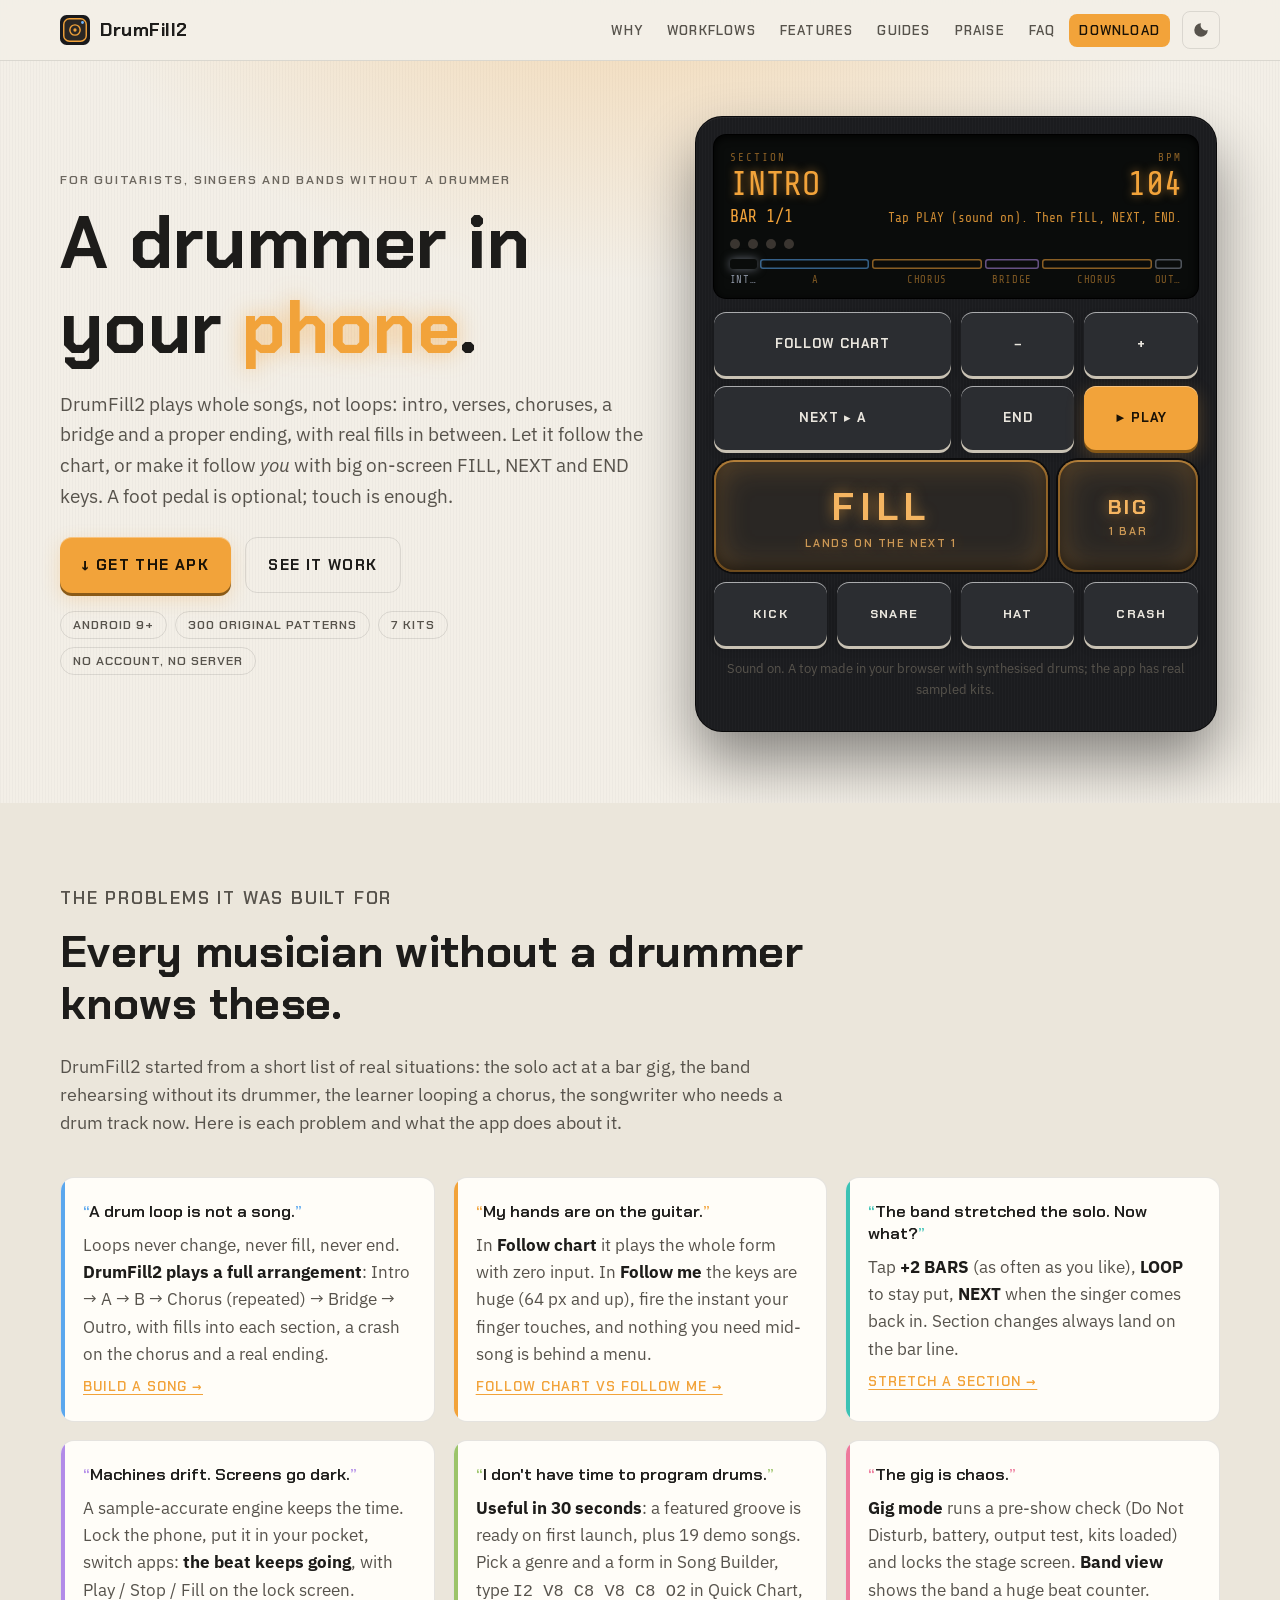
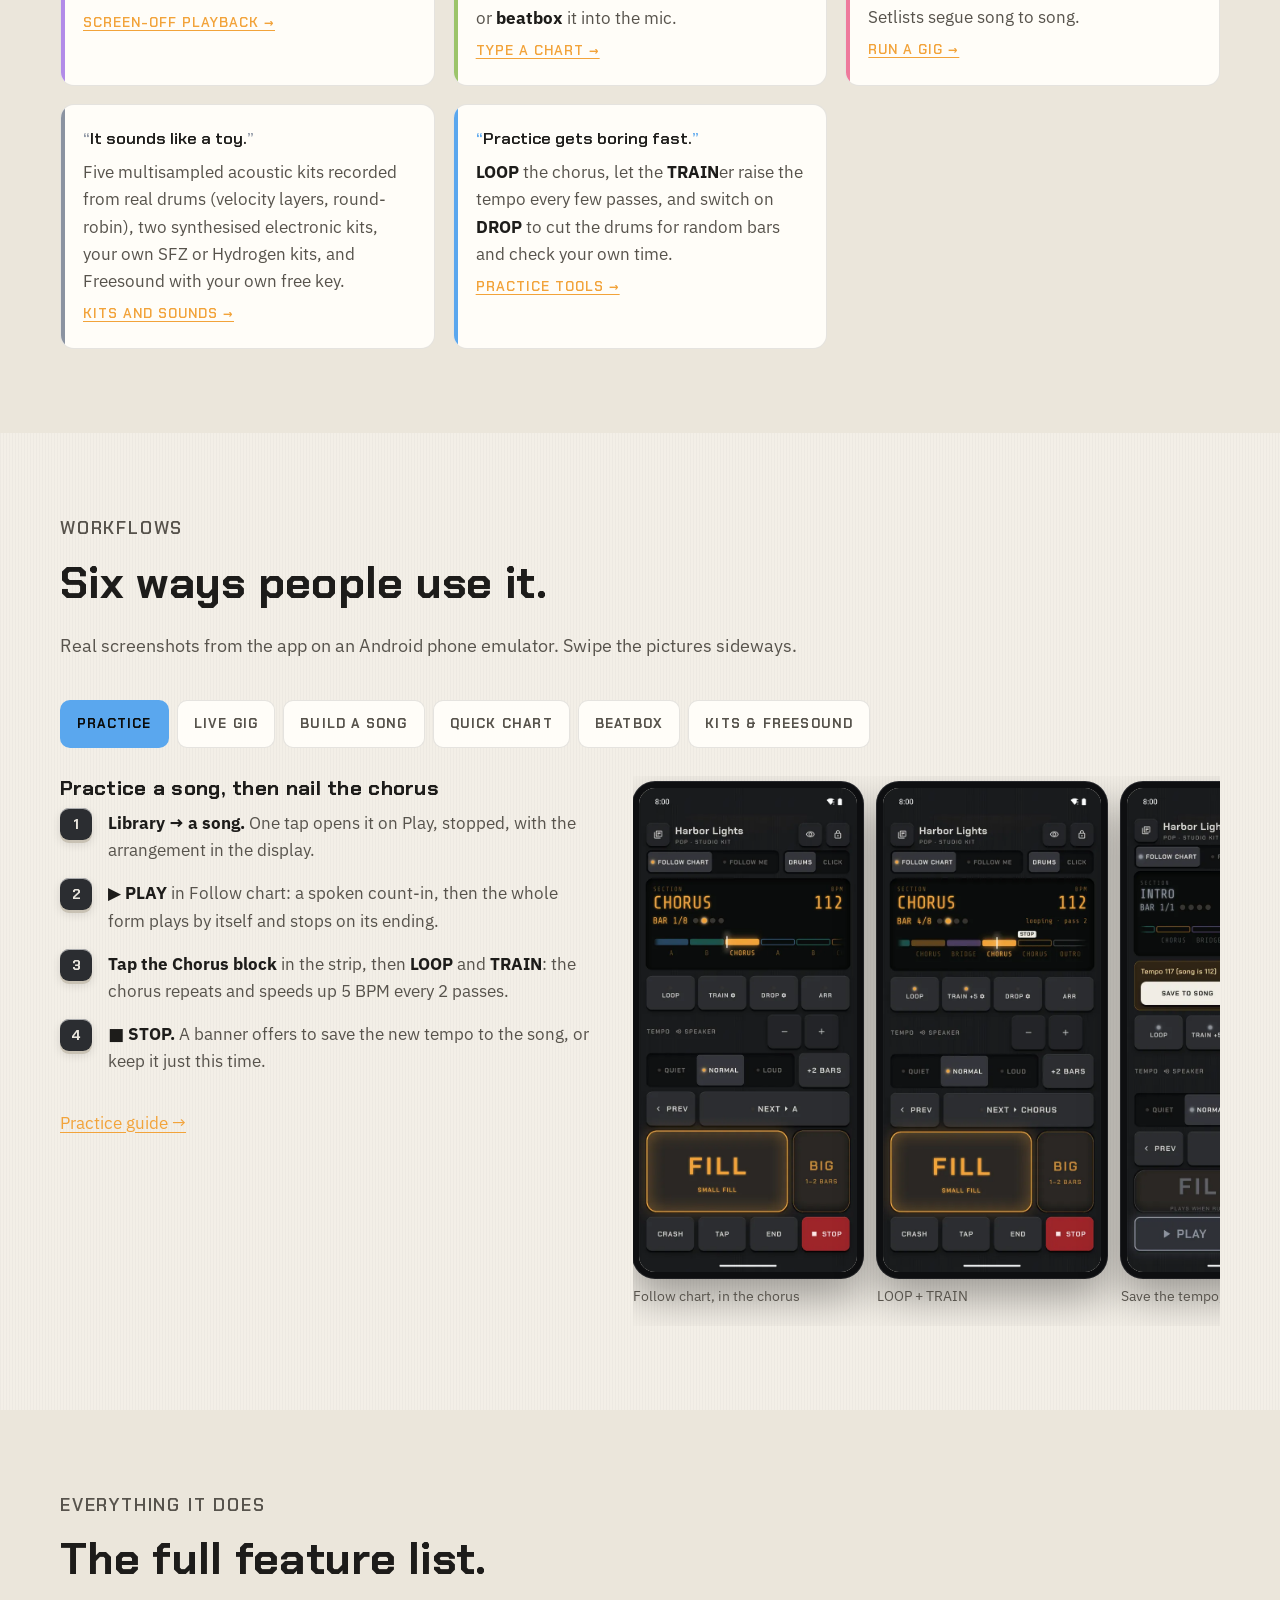
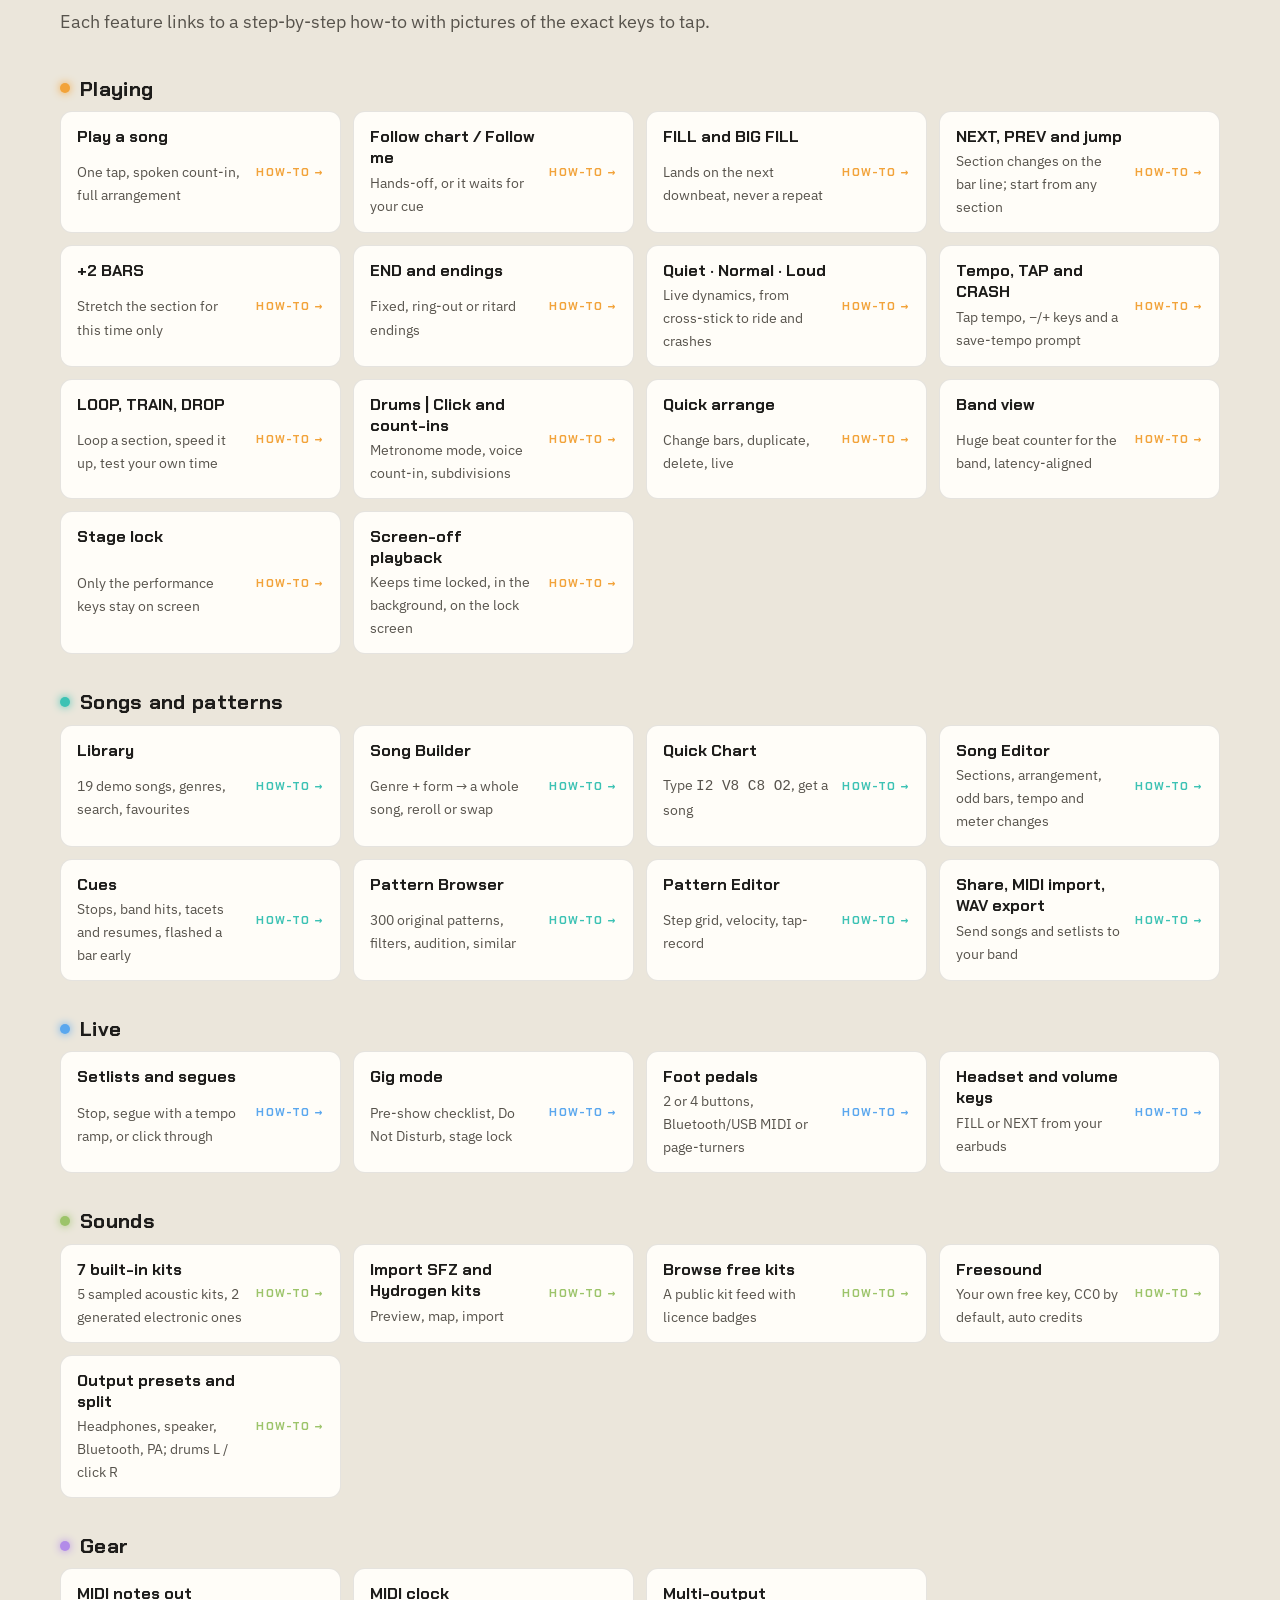
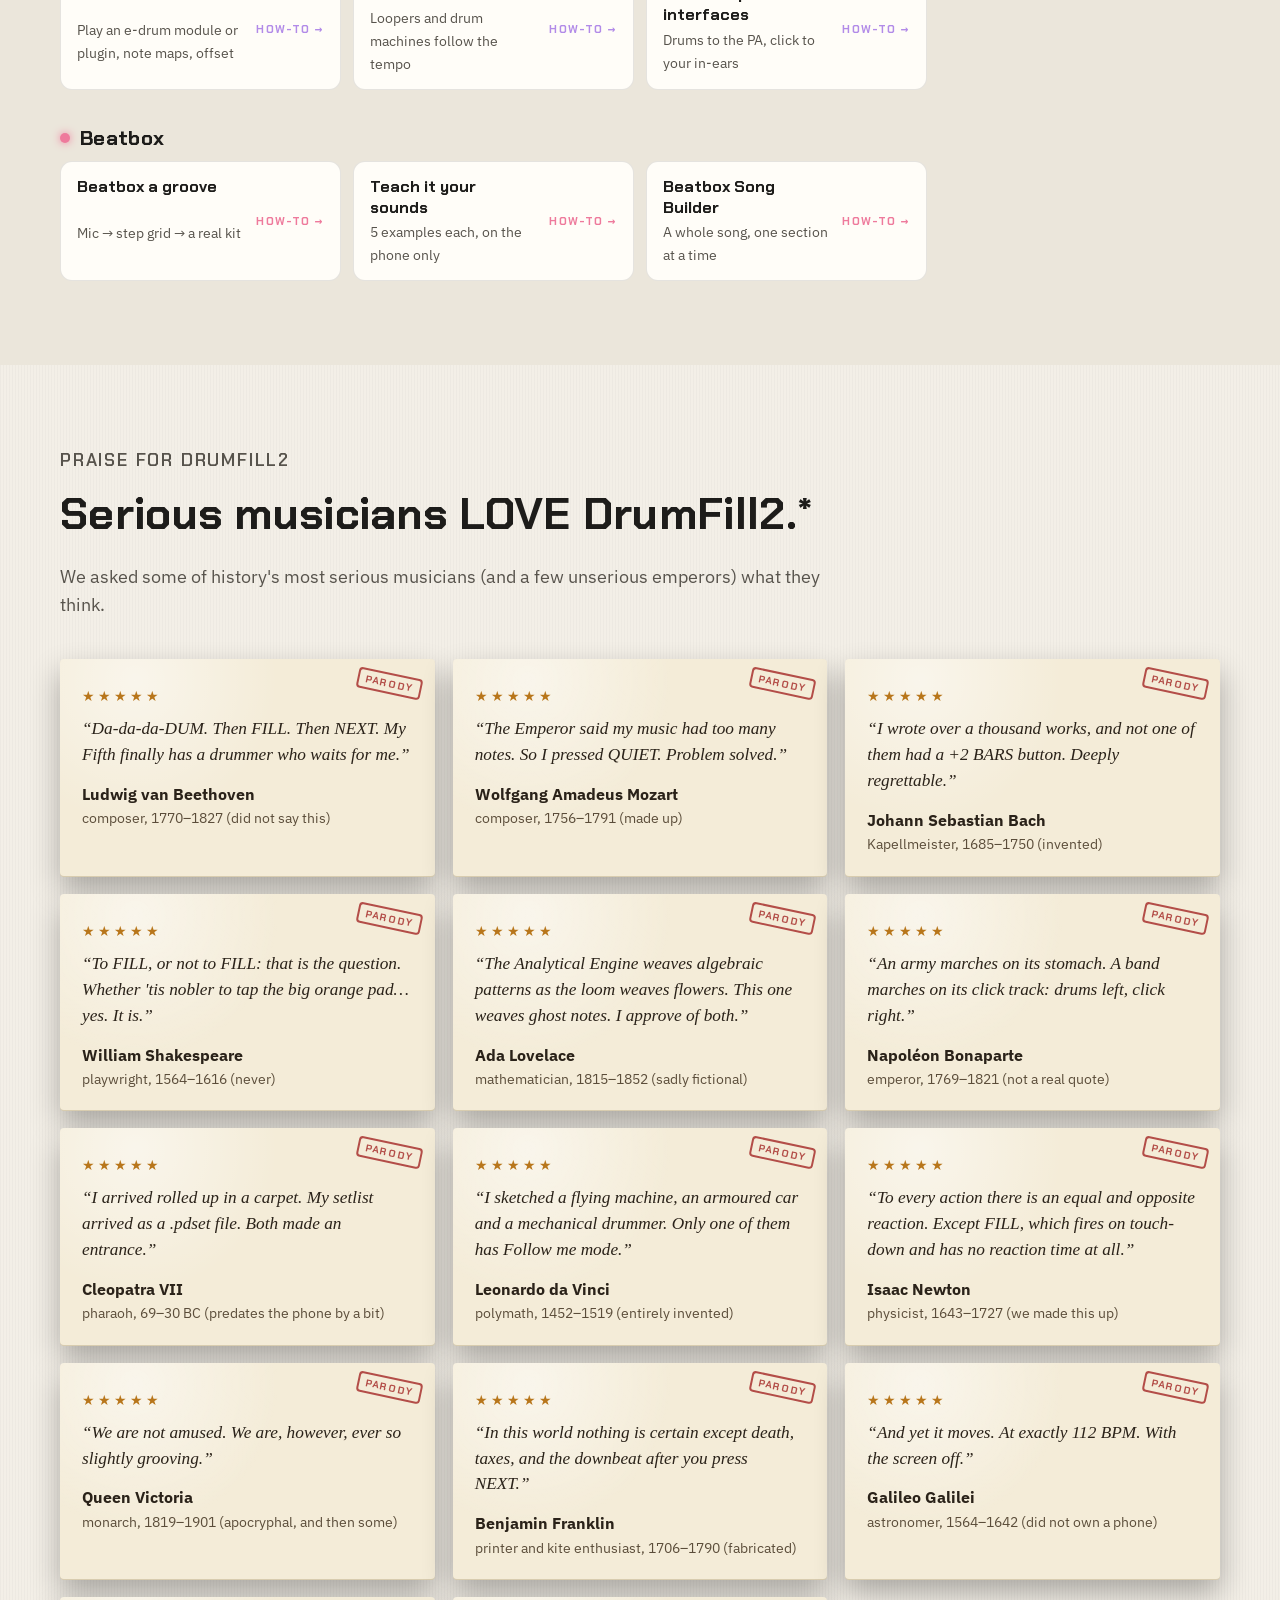
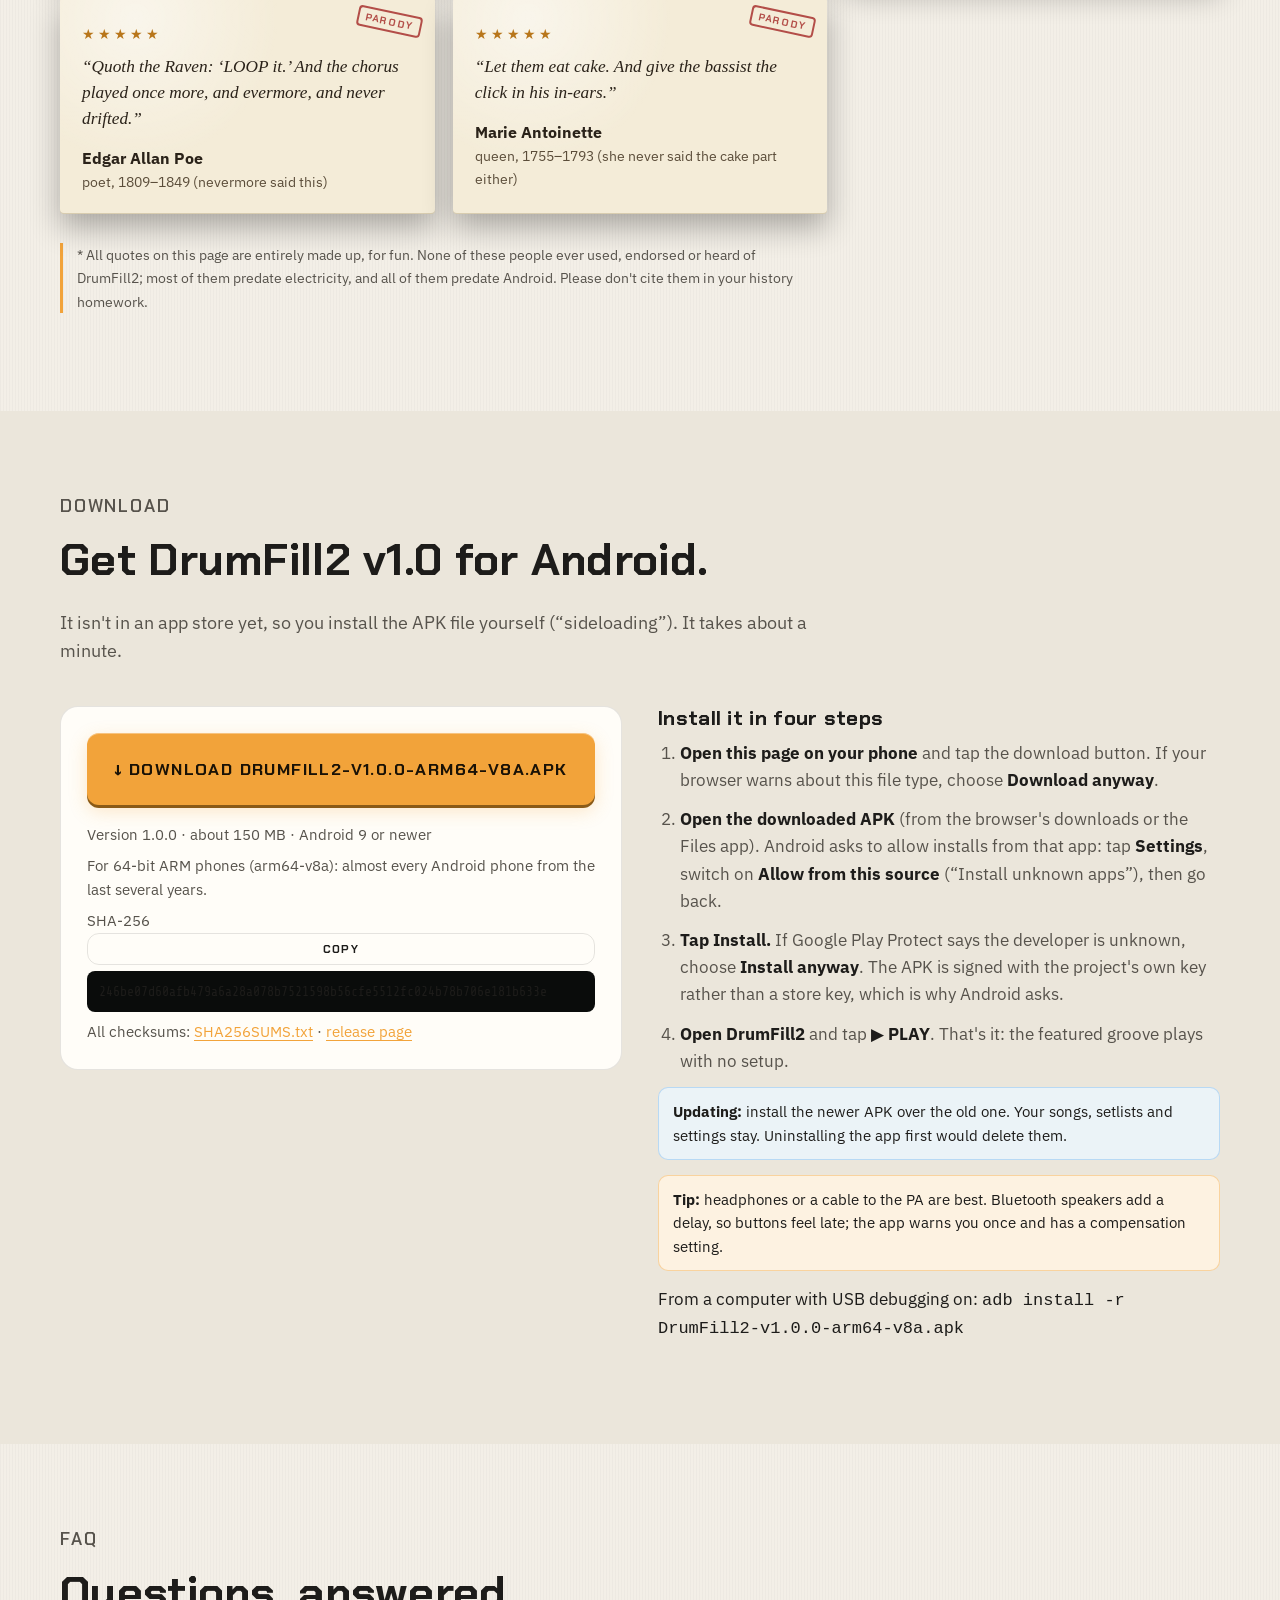
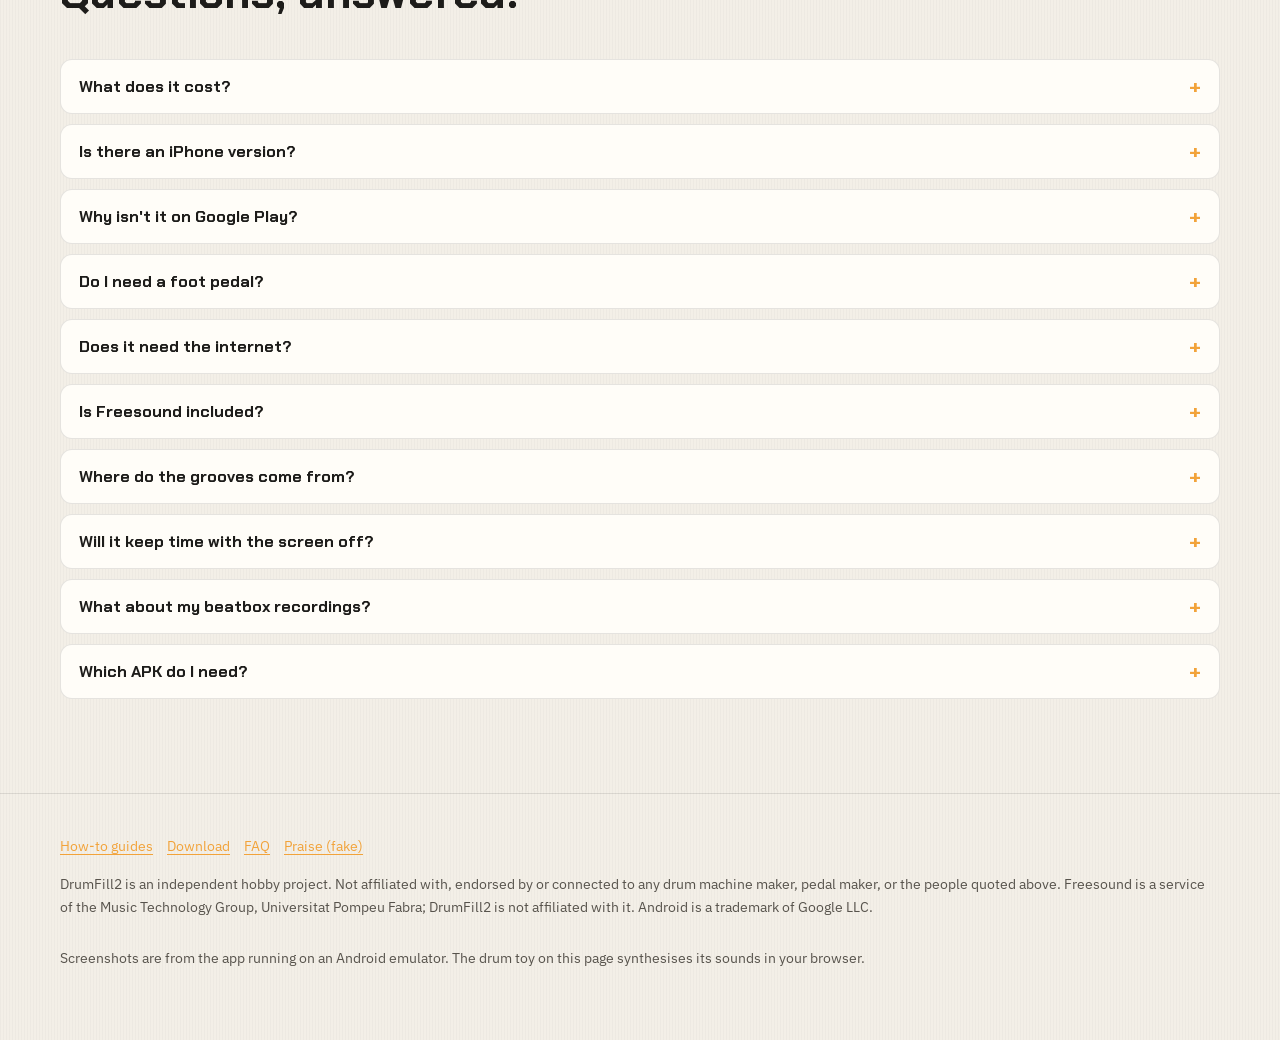
==== commit d736f652: "feat: DrumFill2 marketing site v1.0 Home page with a playable Web Audio toy drum machine, problems a" ====
--- a/index.html
+++ b/index.html
@@ -12,9 +12,6 @@
 <meta property="og:url" content="https://rbdone.github.io/drumfill2-site/">
 <meta property="og:image" content="https://rbdone.github.io/drumfill2-site/img/social-card.jpg">
 <meta name="twitter:card" content="summary_large_image">
-<meta name="twitter:title" content="DrumFill2 · a drummer in your phone">
-<meta name="twitter:description" content="Full songs, real fills, big buttons. Follow chart or Follow me. Android, free download.">
-<meta name="twitter:image" content="https://rbdone.github.io/drumfill2-site/img/social-card.jpg">
 <link rel="icon" href="img/icon.svg" type="image/svg+xml">
 <link rel="preconnect" href="https://fonts.googleapis.com">
 <link rel="preconnect" href="https://fonts.gstatic.com" crossorigin>
@@ -366,8 +363,7 @@
       <h2 id="pr-title">Serious musicians LOVE DrumFill2.*</h2>
       <p>We asked some of history's most serious musicians (and a few unserious emperors) what they think.</p>
     </div>
-    <p class="swipe-hint" aria-hidden="true">Swipe for more praise →</p>
-    <div class="quotes" role="region" aria-label="Praise quotes (scrolls sideways on small screens)" tabindex="0">
+    <div class="quotes">
       <figure class="quote reveal"><span class="stamp">PARODY</span>
         <blockquote>“Da-da-da-DUM. Then FILL. Then NEXT. My Fifth finally has a drummer who waits for me.”</blockquote>
         <figcaption><b>Ludwig van Beethoven</b>composer, 1770–1827 (did not say this)</figcaption></figure>
@@ -425,13 +421,13 @@
     </div>
     <div class="download-box">
       <div class="dl-card reveal">
-        <a class="key orange" href="https://github.com/rbdone/drumfill2-site/releases/download/v1.0.0/DrumFill2-v1.0.0-arm64-v8a.apk">↓ Download the APK<small>DrumFill2-v1.0.0-arm64-v8a.apk</small></a>
+        <a class="key orange" href="https://github.com/rbdone/drumfill2-site/releases/latest/download/DrumFill2-v1.0.0-arm64-v8a.apk">↓ Download DrumFill2-v1.0.0-arm64-v8a.apk</a>
         <ul class="meta">
           <li>Version 1.0.0 · about 150 MB · Android 9 or newer</li>
           <li>For 64-bit ARM phones (arm64-v8a): almost every Android phone from the last several years.</li>
-          <li>SHA-256 of the APK:
-            <span class="hashrow"><code class="hash" id="sha">246be07d60afb479a6a28a078b7521598b56cfe5512fc024b78b706e181b633e</code><button class="key ghost copy" type="button" data-copy="sha" aria-label="Copy the SHA-256 checksum">Copy</button></span></li>
-          <li>All checksums: <a href="https://github.com/rbdone/drumfill2-site/releases/download/v1.0.0/SHA256SUMS.txt">SHA256SUMS.txt</a> · <a href="https://github.com/rbdone/drumfill2-site/releases/tag/v1.0.0">v1.0.0 release page</a></li>
+          <li>SHA-256 <button class="key ghost" type="button" data-copy="sha" style="min-height:32px;padding:0 10px;font-size:.7rem">Copy</button>
+            <code class="hash" id="sha">246be07d60afb479a6a28a078b7521598b56cfe5512fc024b78b706e181b633e</code></li>
+          <li>All checksums: <a href="https://github.com/rbdone/drumfill2-site/releases/latest/download/SHA256SUMS.txt">SHA256SUMS.txt</a> · <a href="https://github.com/rbdone/drumfill2-site/releases/latest">release page</a></li>
         </ul>
       </div>
       <div class="reveal">
@@ -463,7 +459,7 @@
     <details><summary>Where do the grooves come from?</summary><div>The 300 patterns are original encodings of common, traditional grooves (backbeats, shuffles, bossa, one-drop…). None are transcribed from recordings. The sampled kits come from openly licensed recordings of real drum kits; Settings → Credits lists every author and licence.</div></details>
     <details><summary>Will it keep time with the screen off?</summary><div>Yes. Playback runs in the background with a notification, and the lock screen shows Play, Stop and Fill. Unplugging headphones or a phone call stops it cleanly.</div></details>
     <details><summary>What about my beatbox recordings?</summary><div>They stay on your phone and are only used to re-analyse a take. You can delete them in Settings → Beatbox recordings. Nothing is uploaded.</div></details>
-    <details><summary>Which APK do I need?</summary><div><code>DrumFill2-v1.0.0-arm64-v8a.apk</code>, for nearly every modern phone. The <a href="https://github.com/rbdone/drumfill2-site/releases/tag/v1.0.0">v1.0.0 release page</a> also has <code>DrumFill2-v1.0.0-armeabi-v7a.apk</code> for older 32-bit phones, <code>DrumFill2-v1.0.0-x86_64.apk</code> for x86_64 devices, and <code>SHA256SUMS.txt</code> with the checksums of all three.</div></details>
+    <details><summary>Which APK do I need?</summary><div>The <code>arm64-v8a</code> one, for nearly every modern phone. The release page also has APKs for older 32-bit phones (<code>armeabi-v7a</code>) and <code>x86_64</code>.</div></details>
   </div>
 </section>
 </main>
--- a/css/site.css
+++ b/css/site.css
@@ -266,30 +266,15 @@
   position: absolute; top: 14px; right: 12px; transform: rotate(12deg); border: 2px solid #a8322f; color: #a8322f;
   font: 700 .62rem var(--font-key); letter-spacing: 1.4px; padding: 2px 6px; border-radius: 4px; opacity: .85;
 }
-.swipe-hint { display: none; }
-@media (max-width: 700px) {
-  .swipe-hint { display: block; margin: -18px 0 12px; font: 700 .78rem var(--font-key); letter-spacing: 1.4px; text-transform: uppercase; color: var(--orange); }
-  .quotes {
-    display: flex; gap: 14px; overflow-x: auto; scroll-snap-type: x mandatory; overscroll-behavior-x: contain;
-    padding: 10px 16px 22px; margin: 0 -16px;
-    mask-image: linear-gradient(90deg, transparent 0, #000 16px, #000 calc(100% - 28px), transparent);
-  }
-  .quotes .quote { flex: 0 0 78%; scroll-snap-align: center; transform: none; }
-  .quotes .quote.reveal { opacity: 1; transform: none; }
-}
 .disclaimer { margin-top: 30px; font-size: .9rem; color: var(--text-dim); border-left: 3px solid var(--orange); padding-left: 14px; max-width: 760px; }
 
 /* download */
 .download-box { display: grid; grid-template-columns: 1fr 1fr; gap: 36px; align-items: start; }
 .dl-card { background: var(--card); border: 1px solid var(--line); border-radius: 18px; padding: 26px; }
-.dl-card .key { width: 100%; min-height: 72px; font-size: 1.05rem; flex-direction: column; gap: 2px; padding: 10px 16px; }
-.dl-card .key small { font: 600 .72rem var(--font-body); letter-spacing: .3px; opacity: .75; text-transform: none; word-break: break-all; }
+.dl-card .key { width: 100%; min-height: 72px; font-size: 1.05rem; }
 .meta { list-style: none; padding: 0; margin: 18px 0 0; display: grid; gap: 8px; font-size: .92rem; color: var(--text-dim); }
 .meta code, .hash { font-family: var(--font-mono); font-size: .82rem; word-break: break-all; color: var(--text); }
-.hash { display: block; background: var(--display); color: #cfe4fa; padding: 10px 12px; border-radius: 8px; }
-.hashrow { display: flex; flex-wrap: wrap; gap: 8px; align-items: center; margin-top: 6px; }
-.hashrow .hash { flex: 1 1 240px; min-width: 0; }
-.dl-card .key.copy, .key.copy { width: auto; min-height: 44px; padding: 0 12px; font-size: .72rem; flex: none; align-self: center; }
+.hash { display: block; background: var(--display); color: #cfe4fa; padding: 10px 12px; border-radius: 8px; margin-top: 6px; }
 .steps { padding-left: 1.3em; margin: 0; }
 .steps li { margin-bottom: 12px; color: var(--text-dim); }
 .steps li strong { color: var(--text); }
